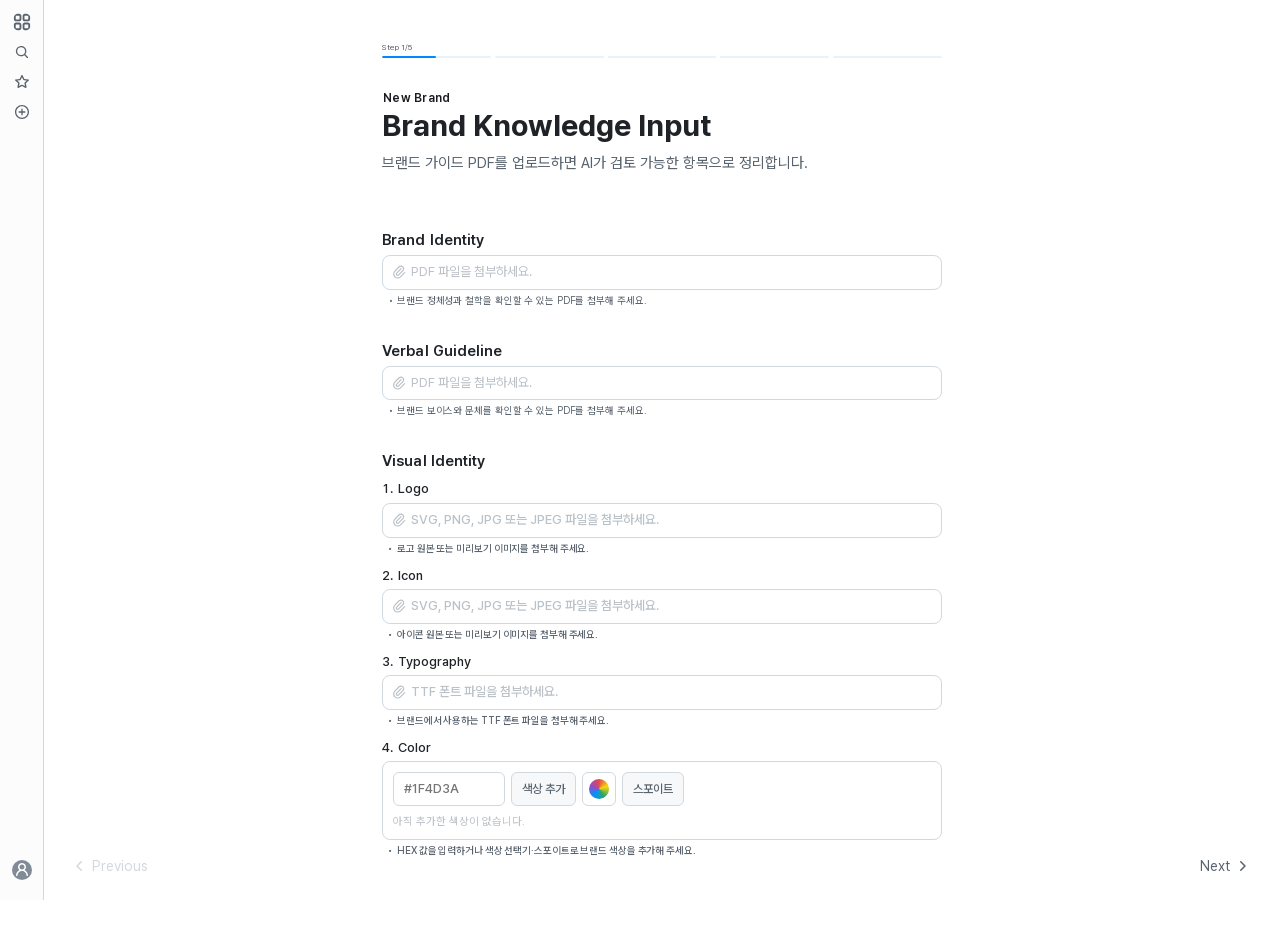
==== index.html @ 6e079145 "fix: 랜딩 편집기 초안 복원 연결" ====
<!doctype html>
<html lang="ko">
  <head>
    <meta charset="UTF-8" />
    <meta name="viewport" content="width=device-width, initial-scale=1.0" />
    <!-- Local API URL (disabled):
    <meta name="api-base-url" content="http://127.0.0.1:8000/api" />
    -->
    <script src="runtime-config.js?v=2"></script>
    <title>AI Landing Page Generator</title>
    <link rel="stylesheet" href="styles.css" />
    <link rel="stylesheet" href="landing-editor.css" />
    <script src="brand-api.js?v=4" defer></script>
    <script src="campaign-api.js?v=2" defer></script>
    <script src="persona-api.js?v=2" defer></script>
    <script src="landing-api.js?v=2" defer></script>
    <script src="landing-editor.js?v=2" defer></script>
    <script src="script.js?v=9" defer></script>
  </head>
  <body>
    <div class="app-shell">
      <aside class="sidebar" aria-label="주요 메뉴">
        <nav class="sidebar__nav" aria-label="도구">
          <button class="sidebar__item sidebar__item--round" type="button" aria-label="앱">
            <img src="assets/apps.svg" alt="" />
          </button>
          <button class="sidebar__item" type="button" aria-label="검색">
            <img class="sidebar__icon--small" src="assets/search.svg" alt="" />
          </button>
          <button class="sidebar__item" type="button" aria-label="즐겨찾기">
            <img class="sidebar__icon--small" src="assets/star.svg" alt="" />
          </button>
          <button class="sidebar__item sidebar__item--round" type="button" aria-label="새로 만들기">
            <img class="sidebar__icon--small" src="assets/plus-circle.svg" alt="" />
          </button>
        </nav>
        <div class="sidebar__profile" aria-label="프로필">
          <img src="assets/profile.svg" alt="" />
        </div>
      </aside>

      <main class="page">
        <div id="app"></div>
        <nav class="page-navigation" id="pageNavigation" aria-label="페이지 이동">
          <button class="page-direction page-direction--previous" id="previousButton" type="button">
            <img src="assets/chevron-left.svg" alt="" />
            <span>Previous</span>
          </button>
          <button class="page-direction page-direction--next" id="nextButton" type="button">
            <span>Next</span>
            <img src="assets/chevron-right.svg" alt="" />
          </button>
        </nav>
      </main>
    </div>
  </body>
</html>
---- styles.css ----
@font-face {
  font-family: "Pretendard";
  src: url("assets/PretendardVariable.woff2") format("woff2-variations");
  font-style: normal;
  font-weight: 100 900;
  font-display: swap;
}

:root {
  --content-width: 560px;
  --sidebar-width: 44px;
  --text: #1f2328;
  --text-secondary: #59636e;
  --neutral-3: #818b98;
  --placeholder: #bac1c7;
  --border: #d1d9e0;
  --surface: #f6f8fa;
  --sidebar: #fcfcfc;
  --blue: #0088ff;
  --blue-rest: #e9f2fa;
  --red: #d1242f;
  --green: #00a661;
}

* {
  box-sizing: border-box;
}

html,
body {
  margin: 0;
  min-width: 1024px;
  min-height: 100%;
  background: #fff;
  color: var(--text);
  font-family: "Pretendard", sans-serif;
}

button,
input,
textarea {
  font: inherit;
}

button {
  padding: 0;
  border: 0;
  background: transparent;
  color: inherit;
  cursor: pointer;
}

.app-shell,
.page {
  min-height: max(810px, 100vh);
}

.sidebar {
  position: fixed;
  inset: 0 auto 0 0;
  z-index: 20;
  display: flex;
  width: var(--sidebar-width);
  min-height: 810px;
  flex-direction: column;
  align-items: center;
  justify-content: space-between;
  padding: 12px 0 20px;
  overflow: hidden;
  border-right: 1px solid var(--border);
  background: var(--sidebar);
}

.sidebar__nav {
  display: flex;
  flex-direction: column;
  gap: 10px;
}

.sidebar__item,
.sidebar__profile {
  display: grid;
  width: 20px;
  height: 20px;
  place-items: center;
  overflow: hidden;
}

.sidebar__item--round {
  border-radius: 999px;
}

.sidebar__item > img,
.sidebar__profile > img {
  display: block;
  width: 100%;
  height: 100%;
}

.sidebar__item > .sidebar__icon--small {
  width: 14px;
  height: 14px;
}

.page {
  position: relative;
  width: calc(100% - var(--sidebar-width));
  margin-left: var(--sidebar-width);
}

.screen-content {
  width: var(--content-width);
  margin: 0 auto;
  padding: 42px 0 94px;
}

.page-header {
  display: flex;
  flex-direction: column;
  gap: 32px;
}

.progress {
  display: flex;
  width: 100%;
  flex-direction: column;
  gap: 4px;
}

.progress__label {
  color: var(--text-secondary);
  font-size: 8px;
  font-weight: 400;
  line-height: 1.3;
  letter-spacing: -0.08px;
}

.progress__track {
  display: flex;
  width: 100%;
  height: 2px;
  gap: 4px;
}

.progress__segment {
  position: relative;
  flex: 1 1 0;
  height: 2px;
  overflow: hidden;
  border-radius: 9999px;
  background: var(--blue-rest);
}

.progress__value {
  position: absolute;
  inset: 0 auto 0 0;
  border-radius: inherit;
  background: var(--blue);
}

.heading-block {
  display: flex;
  flex-direction: column;
  gap: 8px;
}

.heading-block__titles {
  display: flex;
  flex-direction: column;
}

.brand-name,
.heading-block h1,
.heading-block__description,
.file-section h2,
.review-section h2 {
  margin: 0;
}

.brand-name {
  position: relative;
  z-index: 1;
  margin-bottom: -3px;
  padding: 0 1px;
  color: #1d1b20;
  font-size: 12px;
  font-weight: 600;
  line-height: 1.4;
  letter-spacing: 0.25px;
}

.heading-block h1 {
  font-size: 30px;
  font-weight: 700;
  line-height: 1.4;
}

.heading-block__description {
  color: var(--text-secondary);
  font-size: 15px;
  line-height: 1.3;
}

.input-form,
.review-area {
  display: flex;
  margin-top: 56px;
  flex-direction: column;
  gap: 34px;
}

.input-form--uploaded {
  gap: 28px;
}

.campaign-form {
  gap: 36px;
}

.screen-content--persona-input {
  width: 500px;
  padding: 80px 0 160px;
}

.screen-content--persona-input .progress__label {
  color: #2e3338;
  font-size: 10px;
  letter-spacing: -0.1px;
}

.screen-content--persona-input .heading-block h1 {
  font-size: 28px;
}

.screen-content--persona-input .heading-block__description {
  color: #2e3338;
  font-size: 14px;
}

.persona-form {
  display: flex;
  margin-top: 80px;
  flex-direction: column;
  align-items: stretch;
  gap: 48px;
}

.persona-input-area {
  display: flex;
  flex-direction: column;
  gap: 12px;
}

.persona-input-area__header {
  display: flex;
  min-height: 22px;
  align-items: center;
  justify-content: space-between;
}

.persona-input-area__header h2 {
  margin: 0;
  font-size: 16px;
  font-weight: 600;
  line-height: 1.4;
}

.persona-remove-button {
  display: grid;
  width: 18px;
  height: 18px;
  place-items: center;
  border-radius: 4.5px;
}

.persona-remove-button img {
  display: block;
  width: 12px;
  height: 12px;
}

.persona-textarea-wrap {
  position: relative;
}

.persona-input-textarea {
  display: block;
  width: 100%;
  min-height: 136px;
  padding: 8px;
  resize: vertical;
  border: 1px solid var(--border);
  border-radius: 8px;
  outline: none;
  background: #fff;
  color: var(--text);
  font-size: 12px;
  line-height: 1.3;
}

.persona-input-textarea::placeholder {
  color: var(--placeholder);
}

.persona-input-textarea:focus {
  border-color: var(--text);
}

.persona-input-caption {
  margin: -8px 0 0;
  color: #2e3338;
  font-size: 10px;
  line-height: 1.3;
  letter-spacing: -0.1px;
}

.persona-input-caption::before {
  content: "•";
  margin-right: 6px;
}

.persona-add-row {
  display: flex;
  margin-top: -28px;
  align-items: center;
  justify-content: flex-end;
  gap: 8px;
}

.persona-add-row > span {
  color: var(--neutral-3);
  font-size: 10px;
  line-height: 1.3;
}

.persona-add-button,
.persona-add-button img {
  display: block;
  width: 20px;
  height: 20px;
}

.persona-add-button:disabled {
  opacity: 0.35;
  cursor: default;
}

.file-section {
  display: flex;
  flex-direction: column;
  gap: 4px;
  border-radius: 6px;
}

.file-section--visual {
  gap: 8px;
}

.file-section h2,
.review-section h2 {
  font-size: 15px;
  font-weight: 600;
  line-height: 1.4;
  letter-spacing: 0.1px;
}

.file-section__heading {
  display: flex;
  align-items: center;
  gap: 4px;
}

.question-icon {
  display: block;
  width: 16px;
  height: 16px;
}

.file-section__body {
  display: flex;
  flex-direction: column;
  align-items: flex-end;
  gap: 4px;
}

.file-input {
  display: flex;
  width: 100%;
  flex-direction: column;
  gap: 4px;
  cursor: pointer;
}

.file-input__control {
  display: flex;
  width: 100%;
  min-height: 34px;
  align-items: center;
  gap: 4px;
  padding: 8px;
  overflow: hidden;
  border: 1px solid var(--border);
  border-radius: 8px;
  background: #fff;
}

.file-input__control img {
  display: block;
  width: 16px;
  height: 16px;
  flex: 0 0 16px;
}

.file-input__placeholder {
  color: var(--placeholder);
  font-size: 13px;
  line-height: 1.3;
  white-space: nowrap;
}

.file-input input {
  position: absolute;
  width: 1px;
  height: 1px;
  margin: -1px;
  padding: 0;
  overflow: hidden;
  clip-path: inset(50%);
  border: 0;
  white-space: nowrap;
}

.file-input:focus-within .file-input__control {
  outline: 2px solid var(--blue);
  outline-offset: 1px;
}

.field-caption {
  position: relative;
  display: block;
  width: 100%;
  padding-left: 15px;
  color: var(--text-secondary);
  font-size: 10px;
  line-height: 1.3;
  letter-spacing: -0.1px;
}

.field-caption::before {
  content: "•";
  position: absolute;
  left: 6px;
}

.visual-fields {
  display: flex;
  margin: 0;
  padding: 0;
  flex-direction: column;
  gap: 12px;
  list-style-position: inside;
}

.input-form--uploaded .visual-fields {
  gap: 4px;
}

.visual-field {
  display: list-item;
  font-size: 13px;
  font-weight: 500;
  line-height: 1.4;
}

.visual-field__name {
  margin-left: 2px;
}

.visual-field .file-input,
.visual-field .completed-file-wrap,
.visual-field .brand-color-input,
.visual-field > .field-caption {
  margin-top: 4px;
}

.brand-color-input {
  display: flex;
  width: 100%;
  flex-direction: column;
  gap: 8px;
  padding: 10px;
  border: 1px solid var(--border);
  border-radius: 8px;
  background: #fff;
}

.brand-color-input__controls {
  display: flex;
  align-items: center;
  flex-wrap: wrap;
  gap: 6px;
}

.brand-color-input__hex {
  width: 112px;
  min-height: 34px;
  padding: 7px 10px;
  border: 1px solid var(--border);
  border-radius: 6px;
  color: var(--text);
  font: inherit;
  text-transform: uppercase;
}

.brand-color-input__hex:focus {
  border-color: var(--blue);
  outline: 2px solid rgba(42, 104, 255, 0.14);
}

.brand-color-input__add,
.brand-color-input__eyedropper {
  min-height: 34px;
  padding: 7px 10px;
  border: 1px solid var(--border);
  border-radius: 6px;
  background: var(--surface);
  color: var(--text-secondary);
  font-size: 12px;
  white-space: nowrap;
}

.brand-color-input__add:hover,
.brand-color-input__eyedropper:hover {
  border-color: var(--text-secondary);
  color: var(--text);
}

.brand-color-input__picker {
  position: relative;
  display: grid;
  width: 34px;
  height: 34px;
  flex: 0 0 34px;
  place-items: center;
  overflow: hidden;
  border: 1px solid var(--border);
  border-radius: 6px;
  cursor: pointer;
}

.brand-color-input__picker span {
  width: 20px;
  height: 20px;
  border-radius: 50%;
  background: conic-gradient(#e5484d, #f5d90a, #30a46c, #0091ff, #8e4ec6, #e5484d);
}

.brand-color-input__picker input {
  position: absolute;
  width: 1px;
  height: 1px;
  opacity: 0;
}

.brand-color-palette {
  display: grid;
  grid-template-columns: repeat(auto-fill, minmax(150px, 1fr));
  gap: 8px;
}

.brand-color-chip {
  display: flex;
  min-width: 0;
  align-items: center;
  gap: 8px;
  padding: 6px 8px;
  border: 1px solid var(--border);
  border-radius: 7px;
  background: var(--surface);
}

.brand-color-chip__swatch {
  width: 24px;
  height: 24px;
  flex: 0 0 24px;
  border: 1px solid rgba(0, 0, 0, 0.12);
  border-radius: 6px;
}

.brand-color-chip__value {
  flex: 1;
  overflow: hidden;
  color: var(--text);
  font-family: ui-monospace, SFMono-Regular, Menlo, monospace;
  font-size: 11px;
  text-overflow: ellipsis;
}

.brand-color-chip button {
  width: 20px;
  height: 20px;
  border-radius: 4px;
  color: var(--text-secondary);
  font-size: 16px;
  line-height: 1;
}

.color-empty {
  margin: 0;
  color: var(--placeholder);
  font-size: 11px;
  font-weight: 400;
}

.review-color-palette {
  display: flex;
  flex-wrap: wrap;
  gap: 8px;
  margin: 8px 0;
}

.review-color-swatch {
  display: flex;
  align-items: center;
  gap: 6px;
  padding: 5px 7px;
  border: 1px solid var(--border);
  border-radius: 6px;
  background: var(--surface);
}

.review-color-swatch span {
  width: 22px;
  height: 22px;
  border: 1px solid rgba(0, 0, 0, 0.12);
  border-radius: 5px;
}

.review-color-swatch small {
  color: var(--text-secondary);
  font-family: ui-monospace, SFMono-Regular, Menlo, monospace;
  font-size: 10px;
}

.visual-asset-preview {
  display: grid;
  grid-template-columns: repeat(auto-fit, minmax(160px, 1fr));
  gap: 10px;
  margin: 8px 0;
}

.visual-asset-preview__card {
  min-width: 0;
  margin: 0;
  overflow: hidden;
  border: 1px solid var(--border);
  border-radius: 8px;
  background: #fff;
}

.visual-asset-preview__canvas {
  display: grid;
  min-height: 120px;
  padding: 16px;
  place-items: center;
  background-color: #fff;
  background-image:
    linear-gradient(45deg, #f1f3f5 25%, transparent 25%),
    linear-gradient(-45deg, #f1f3f5 25%, transparent 25%),
    linear-gradient(45deg, transparent 75%, #f1f3f5 75%),
    linear-gradient(-45deg, transparent 75%, #f1f3f5 75%);
  background-position: 0 0, 0 8px, 8px -8px, -8px 0;
  background-size: 16px 16px;
}

.visual-asset-preview__canvas img {
  display: block;
  width: 100%;
  max-width: 280px;
  height: 96px;
  object-fit: contain;
}

.visual-asset-preview__card figcaption {
  padding: 7px 9px;
  overflow: hidden;
  border-top: 1px solid var(--border);
  color: var(--text-secondary);
  font-size: 10px;
  font-weight: 400;
  text-overflow: ellipsis;
  white-space: nowrap;
}

.completed-file-wrap {
  display: flex;
  width: 100%;
  flex-direction: column;
  gap: 4px;
}

.file-row {
  display: flex;
  width: 100%;
  min-height: 40px;
  align-items: center;
  gap: 4px;
  padding: 8px 12px 8px 8px;
  overflow: hidden;
  border: 1px solid transparent;
  border-radius: 8px;
  background: var(--surface);
}

.file-row--error {
  border-color: var(--red);
  background: #fff;
}

.file-row__icon {
  width: 24px;
  height: 24px;
  flex: 0 0 24px;
}

.file-row__body {
  display: flex;
  min-width: 0;
  flex: 1;
  flex-direction: column;
  justify-content: center;
  line-height: 1.2;
}

.file-row__body strong {
  overflow: hidden;
  font-size: 10px;
  font-weight: 500;
  letter-spacing: -0.1px;
  text-overflow: ellipsis;
  white-space: nowrap;
}

.file-row__body small {
  color: var(--text-secondary);
  font-size: 8px;
  letter-spacing: -0.08px;
}

.icon-button,
.file-row__action {
  width: 16px;
  height: 16px;
  flex: 0 0 16px;
}

.icon-button img,
.file-row__action {
  display: block;
  width: 16px;
  height: 16px;
}

.file-row__spinner,
.loading-row--loading img {
  animation: spin 0.9s linear infinite;
}

@keyframes spin {
  to { transform: rotate(360deg); }
}

.validation {
  display: flex;
  width: 100%;
  align-items: center;
  gap: 4px;
  padding: 0 4px;
  font-size: 10px;
  font-weight: 500;
  line-height: 1.2;
  letter-spacing: -0.1px;
}

.validation img {
  width: 10px;
  height: 10px;
}

.validation--blue { color: var(--blue); }
.validation--red { color: var(--red); }

.add-file-button {
  display: flex;
  align-items: center;
  gap: 2px;
  padding: 2px 4px;
  color: var(--placeholder);
  font-size: 10px;
  font-weight: 600;
  line-height: 1.2;
  letter-spacing: -0.1px;
}

.add-file-button img {
  width: 10px;
  height: 10px;
}

.loading-screen {
  display: grid;
  min-height: max(810px, 100vh);
  place-items: center;
}

.loading-card {
  display: flex;
  width: 300px;
  flex-direction: column;
  gap: 36px;
  transform: translateY(-26px);
}

.loading-card__header {
  display: flex;
  flex-direction: column;
  gap: 4px;
  text-align: center;
}

.loading-card__header h1,
.loading-card__header p {
  margin: 0;
}

.loading-card__header h1 {
  font-size: 18px;
  font-weight: 700;
  line-height: 1.4;
}

.loading-card__header p {
  color: var(--text-secondary);
  font-size: 12px;
  line-height: 1.3;
}

.loading-card__body {
  display: flex;
  flex-direction: column;
  gap: 24px;
}

.loading-list {
  display: flex;
  margin: 0;
  padding: 0;
  flex-direction: column;
  gap: 8px;
  list-style: none;
}

.loading-row {
  display: flex;
  align-items: center;
  gap: 8px;
  color: var(--text-secondary);
  font-size: 12px;
  line-height: 1.3;
}

.loading-row img {
  width: 16px;
  height: 16px;
  flex: 0 0 16px;
}

.loading-row--loading { color: var(--text); }
.loading-row--waiting { color: var(--border); }

.loading-progress {
  height: 2px;
  overflow: hidden;
  background: #e5e8eb;
}

.loading-progress span {
  display: block;
  width: 36%;
  height: 100%;
  background: var(--blue);
}

.persona-loading-progress {
  display: block;
  width: 250px;
  height: 2px;
}

body[data-screen="persona-loading"] .loading-card {
  padding: 44px 0 100px;
  transform: none;
}

body[data-screen="persona-loading"] .loading-card__body {
  width: 250px;
  margin: 0 auto;
}

body[data-screen="persona-loading"] .loading-row--done {
  color: #2e3338;
}

.screen-content--review {
  padding-bottom: 110px;
}

.review-area {
  gap: 48px;
}

.persona-tabs {
  display: flex;
  margin-top: 56px;
  gap: 4px;
  padding-bottom: 2px;
  overflow-x: auto;
  scrollbar-width: thin;
}

.persona-tab {
  min-width: max-content;
  padding: 8px 14px;
  border: 1px solid var(--border);
  border-radius: 999px;
  color: var(--text-secondary);
  background: #fff;
  font-size: 12px;
  font-weight: 600;
  line-height: 1.3;
}

.persona-tab--active {
  border-color: var(--blue);
  background: var(--blue-rest);
  color: var(--blue);
}

.persona-review-area {
  margin-top: 24px;
}

.persona-review-textarea {
  min-height: 96px;
  white-space: pre-wrap;
}

.screen-content--final-check {
  width: 500px;
  padding: 80px 0 160px;
}

.screen-content--final-check .progress__label {
  color: #2e3338;
  font-size: 10px;
  letter-spacing: -0.1px;
}

.screen-content--final-check .heading-block h1 {
  font-size: 28px;
}

.screen-content--final-check .heading-block__description {
  color: #2e3338;
  font-size: 14px;
}

.final-check-list {
  display: flex;
  margin-top: 80px;
  flex-direction: column;
  gap: 12px;
}

.final-check-section {
  padding: 20px;
  border: 1px solid var(--border);
  border-radius: 12px;
  background: #fff;
}

.final-check-section__header {
  display: flex;
  min-height: 25px;
  align-items: center;
  gap: 5px;
}

.final-check-section__toggle {
  display: flex;
  min-width: 0;
  flex: 1;
  align-items: center;
  gap: 5px;
  text-align: left;
}

.final-check-section__toggle img,
.final-check-section__edit,
.final-check-section__edit img {
  display: block;
  width: 20px;
  height: 20px;
}

.final-check-section__toggle img {
  transition: transform 160ms ease;
}

.final-check-section--open .final-check-section__toggle img {
  transform: rotate(90deg);
}

.final-check-section__toggle span {
  color: var(--text);
  font-size: 18px;
  font-weight: 700;
  line-height: 1.4;
}

.final-check-section__edit {
  flex: 0 0 20px;
}

.final-check-section__body {
  display: flex;
  margin-top: 12px;
  padding-top: 16px;
  flex-direction: column;
  gap: 18px;
  border-top: 1px solid #e5e8eb;
}

.final-check-row {
  display: flex;
  flex-direction: column;
  gap: 8px;
}

.final-check-row strong {
  color: var(--text);
  font-size: 12px;
  font-weight: 500;
  line-height: 1.4;
}

.final-check-row div {
  display: flex;
  flex-direction: column;
  gap: 4px;
}

.final-check-row p {
  margin: 0;
  color: #2e3338;
  font-size: 12px;
  line-height: 1.3;
  white-space: pre-wrap;
}

.final-check-row .final-check-row__empty {
  color: var(--placeholder);
}

body[data-screen="final-check"] .page-direction--previous {
  right: 150px;
  left: auto;
}

body[data-screen="final-check"] .page-direction--next {
  background: var(--blue);
  color: #fff;
  font-weight: 700;
}

.review-section {
  display: flex;
  flex-direction: column;
  gap: 24px;
}

.review-section__title {
  display: flex;
  flex-direction: column;
  gap: 4px;
}

.section-files,
.inline-chips {
  display: flex;
  width: 100%;
  flex-wrap: wrap;
  gap: 4px;
}

.file-chip {
  display: flex;
  align-items: center;
  gap: 8px;
  padding: 4px;
  border-radius: 4px;
  background: var(--surface);
  color: var(--placeholder);
  font-size: 10px;
  line-height: 1.3;
  letter-spacing: -0.1px;
}

.file-chip > span {
  display: flex;
  align-items: center;
  gap: 2px;
}

.file-chip > span img {
  width: 12px;
  height: 12px;
}

.file-chip button,
.file-chip button img {
  display: block;
  width: 10px;
  height: 10px;
}

.review-section__items {
  display: flex;
  flex-direction: column;
  gap: 12px;
}

.review-item {
  display: flex;
  flex-direction: column;
  gap: 4px;
}

.review-item__header {
  display: flex;
  min-height: 18px;
  align-items: flex-start;
  justify-content: space-between;
  font-size: 12px;
  font-weight: 500;
  line-height: 1.4;
}

.review-item__actions {
  display: flex;
  align-items: center;
  gap: 8px;
}

.refresh-button {
  display: flex;
  align-items: center;
  gap: 2px;
  padding: 2px 4px;
  color: var(--placeholder);
  font-size: 10px;
  font-weight: 600;
  line-height: 1.2;
  letter-spacing: -0.1px;
}

.refresh-button img {
  width: 10px;
  height: 10px;
}

.remove-item-button {
  display: grid;
  width: 18px;
  height: 18px;
  place-items: center;
}

.remove-item-button img {
  width: 12px;
  height: 12px;
}

.textarea-wrap {
  position: relative;
}

.review-textarea {
  display: block;
  width: 100%;
  min-height: 78px;
  padding: 8px;
  resize: vertical;
  border: 1px solid var(--border);
  border-radius: 8px;
  outline: none;
  background: #fff;
  color: var(--text-secondary);
  font-size: 12px;
  line-height: 1.3;
}

.review-textarea--focused,
.review-textarea:focus {
  border-color: var(--text);
  color: var(--text);
}

.textarea-grip {
  position: absolute;
  right: 8px;
  bottom: 8px;
  width: 5px;
  height: 5px;
  pointer-events: none;
}

.numbered-color {
  display: flex;
  flex-direction: column;
  gap: 4px;
  font-size: 12px;
  font-weight: 500;
  line-height: 1.4;
}

.page-navigation[hidden] {
  display: none;
}

.visually-hidden {
  position: absolute;
  width: 1px;
  height: 1px;
  padding: 0;
  overflow: hidden;
  clip: rect(0, 0, 0, 0);
  white-space: nowrap;
  border: 0;
}

.api-feedback {
  margin: 16px 0 0;
  padding: 12px 16px;
  border: 1px solid;
  border-radius: 8px;
  font-size: 13px;
  line-height: 1.5;
}

.api-feedback--error {
  border-color: #e8a3a3;
  background: #fff4f4;
  color: #a32929;
}

.api-feedback--success {
  border-color: #9acdab;
  background: #f1fbf4;
  color: #246b3b;
}

.page-direction {
  position: fixed;
  z-index: 10;
  bottom: 20px;
  display: flex;
  align-items: center;
  gap: 4px;
  padding: 5px 10px;
  border-radius: 6px;
  color: var(--text-secondary);
  background: rgba(255, 255, 255, 0.94);
  font-size: 14px;
  line-height: 1.3;
}

.page-direction--previous {
  left: 62px;
  color: var(--border);
}
.page-direction--next { right: 20px; }

.page-direction img {
  width: 16px;
  height: 16px;
}

.page-direction:disabled {
  color: var(--border);
  cursor: default;
}

@media (max-height: 809px) {
  .sidebar {
    position: absolute;
    height: 810px;
  }

  .page-direction {
    position: absolute;
  }
}
---- landing-editor.css ----
body[data-screen="landing-editor"] {
  overflow: hidden;
  background: #f4f5f7;
}

body[data-screen="landing-editor"] .page {
  height: 100vh;
  min-height: 720px;
}

.landing-editor {
  display: grid;
  height: 100vh;
  min-height: 720px;
  grid-template-rows: 56px 48px minmax(0, 1fr);
  background: #fff;
}

.landing-editor__topbar {
  display: grid;
  grid-template-columns: minmax(260px, 1fr) auto minmax(260px, 1fr);
  align-items: center;
  gap: 20px;
  padding: 0 20px;
  border-bottom: 1px solid #d1d9e0;
}

.landing-editor__title {
  display: flex;
  min-width: 0;
  align-items: baseline;
  gap: 10px;
}

.landing-editor__title strong {
  font-size: 15px;
}

.landing-editor__title span {
  overflow: hidden;
  color: #818b98;
  font-size: 11px;
  text-overflow: ellipsis;
  white-space: nowrap;
}

.landing-editor__history,
.landing-editor__actions {
  display: flex;
  align-items: center;
  gap: 8px;
}

.landing-editor__history button {
  display: grid;
  width: 30px;
  height: 30px;
  place-items: center;
  border: 1px solid #d1d9e0;
  border-radius: 7px;
  font-size: 17px;
}

.landing-editor__history button:disabled {
  opacity: 0.35;
  cursor: default;
}

.landing-editor__actions {
  justify-content: flex-end;
}

.landing-editor__actions .landing-button:disabled {
  opacity: 0.6;
  cursor: wait;
}

.landing-save-status {
  max-width: 220px;
  overflow: hidden;
  font-size: 10px;
  text-overflow: ellipsis;
  white-space: nowrap;
}

.landing-save-status--error {
  color: #d1242f;
}

.landing-save-status--success {
  color: #00a661;
}

.landing-button {
  min-height: 34px;
  padding: 7px 14px;
  border: 1px solid #d1d9e0;
  border-radius: 8px;
  font-size: 12px;
  font-weight: 600;
}

.landing-button--secondary {
  background: #fff;
}

.landing-button--primary {
  border-color: #0088ff;
  background: #0088ff;
  color: #fff;
}

.landing-editor__tabs {
  display: flex;
  align-items: flex-end;
  gap: 4px;
  padding: 0 20px;
  overflow-x: auto;
  border-bottom: 1px solid #d1d9e0;
  background: #fff;
}

.landing-persona-tab {
  min-width: max-content;
  height: 40px;
  padding: 0 16px;
  border-bottom: 2px solid transparent;
  color: #818b98;
  font-size: 12px;
  font-weight: 600;
}

.landing-persona-tab--active {
  border-bottom-color: #0088ff;
  color: #1f2328;
}

.landing-editor__workspace {
  display: grid;
  min-height: 0;
  grid-template-columns: 220px minmax(560px, 1fr) 260px;
}

.landing-panel {
  min-width: 0;
  overflow-y: auto;
  background: #fff;
}

.landing-panel--library {
  border-right: 1px solid #d1d9e0;
}

.landing-panel--inspector {
  border-left: 1px solid #d1d9e0;
}

.landing-panel__title,
.landing-inspector__header {
  display: flex;
  min-height: 48px;
  align-items: center;
  justify-content: space-between;
  padding: 0 16px;
  border-bottom: 1px solid #e5e8eb;
}

.landing-panel__title strong,
.landing-inspector__header span {
  font-size: 13px;
  font-weight: 700;
}

.landing-panel__title span {
  display: grid;
  min-width: 22px;
  height: 22px;
  padding: 0 6px;
  place-items: center;
  border-radius: 999px;
  background: #f1f3f5;
  color: #59636e;
  font-size: 10px;
}

.landing-library {
  display: grid;
  gap: 12px;
  padding: 14px;
}

.landing-library-item {
  display: flex;
  min-width: 0;
  flex-direction: column;
  gap: 7px;
  text-align: left;
}

.landing-library-item__preview {
  display: grid;
  width: 100%;
  aspect-ratio: 16 / 9;
  place-items: center;
  border: 1px solid #d1d9e0;
  border-radius: 7px;
  background: #f6f8fa;
  color: #818b98;
  font-size: 10px;
}

.landing-library-item strong {
  overflow: hidden;
  font-size: 11px;
  font-weight: 600;
  text-overflow: ellipsis;
  white-space: nowrap;
}

.landing-canvas-wrap {
  min-width: 0;
  overflow: auto;
  padding: 28px 42px 80px;
  background: #eef0f3;
}

.landing-canvas {
  width: min(100%, 1080px);
  min-height: calc(100vh - 180px);
  margin: 0 auto;
  box-shadow: 0 3px 18px rgba(31, 35, 40, 0.12);
  background: #fff;
}

.landing-component {
  position: relative;
  min-height: 48px;
  outline: 2px solid transparent;
  outline-offset: -2px;
}

.landing-drop-zone {
  position: relative;
  z-index: 4;
  height: 0;
  transition: height 120ms ease;
}

.landing-drop-zone span {
  position: absolute;
  inset: 50% 12px auto;
  display: none;
  height: 28px;
  align-items: center;
  justify-content: center;
  transform: translateY(-50%);
  border: 1px dashed #0088ff;
  border-radius: 6px;
  background: #e9f2fa;
  color: #0088ff;
  font-size: 10px;
  font-weight: 600;
}

.landing-drop-zone--active {
  height: 38px;
}

.landing-drop-zone--active span {
  display: flex;
}

.landing-canvas > .landing-drop-zone:first-child:last-child {
  height: 120px;
}

.landing-canvas > .landing-drop-zone:first-child:last-child span {
  display: flex;
  border-color: #bac1c7;
  background: #f6f8fa;
  color: #818b98;
}

.landing-component:hover,
.landing-component--selected {
  z-index: 2;
  outline-color: #0088ff;
}

.landing-component__frame {
  display: block;
  width: 100%;
  min-height: 240px;
  border: 0;
  background: #fff;
}

.landing-component__label,
.landing-component__toolbar {
  position: absolute;
  z-index: 5;
  display: none;
  top: 0;
  background: #0088ff;
  color: #fff;
}

.landing-component:hover .landing-component__label,
.landing-component:hover .landing-component__toolbar,
.landing-component--selected .landing-component__label,
.landing-component--selected .landing-component__toolbar {
  display: flex;
}

.landing-component__label {
  left: 0;
  min-height: 26px;
  align-items: center;
  padding: 0 9px;
  transform: translateY(-100%);
  border-radius: 5px 5px 0 0;
  font-size: 10px;
  font-weight: 600;
}

.landing-component__toolbar {
  right: 0;
  min-height: 30px;
  align-items: center;
  transform: translateY(-100%);
  border-radius: 6px 6px 0 0;
  box-shadow: 0 2px 8px rgba(0, 0, 0, 0.14);
}

.landing-component__toolbar button {
  min-width: 30px;
  height: 30px;
  padding: 0 7px;
  color: #fff;
  font-size: 10px;
}

.landing-component__toolbar button:hover {
  background: rgba(0, 0, 0, 0.12);
}

.landing-component__toolbar button:disabled {
  opacity: 0.45;
  cursor: default;
}

.landing-component--hidden {
  min-height: 72px;
  border: 1px dashed #bac1c7;
  background: #f6f8fa;
}

.landing-component__hidden-message,
.landing-canvas__empty,
.landing-panel__empty {
  margin: 0;
  padding: 24px;
  color: #818b98;
  font-size: 12px;
  text-align: center;
}

.landing-inspector__header button {
  width: 24px;
  height: 24px;
  color: #59636e;
  font-size: 20px;
}

.landing-inspector__body,
.landing-inspector__empty {
  display: flex;
  padding: 18px 16px;
  flex-direction: column;
  gap: 12px;
}

.landing-inspector__body label {
  display: flex;
  flex-direction: column;
  gap: 7px;
  font-size: 11px;
  font-weight: 600;
}

.landing-inspector__body textarea {
  min-height: 112px;
  padding: 9px;
  resize: vertical;
  border: 1px solid #d1d9e0;
  border-radius: 7px;
  color: #1f2328;
  font-size: 12px;
  line-height: 1.5;
}

.landing-inspector__body .landing-button {
  width: 100%;
}

.landing-inspector__body .landing-button:disabled {
  opacity: 0.55;
  cursor: wait;
}

.landing-inspector__divider {
  height: 1px;
  margin: 4px 0;
  background: #e5e8eb;
}

.landing-copy-candidates {
  display: flex;
  flex-direction: column;
  gap: 8px;
}

.landing-copy-candidate {
  display: flex;
  width: 100%;
  padding: 10px;
  flex-direction: column;
  gap: 5px;
  border: 1px solid #d1d9e0;
  border-radius: 8px;
  background: #fff;
  text-align: left;
}

.landing-copy-candidate:hover {
  border-color: #0088ff;
  background: #f7fbff;
}

.landing-copy-candidate span {
  color: #0088ff;
  font-size: 9px;
  font-weight: 700;
}

.landing-copy-candidate strong {
  font-size: 11px;
  font-weight: 500;
  line-height: 1.45;
}

.landing-inspector__error {
  color: #d1242f !important;
}

.landing-current-image {
  overflow: hidden;
  border: 1px solid #d1d9e0;
  border-radius: 8px;
  background: #f6f8fa;
}

.landing-current-image img {
  display: block;
  width: 100%;
  height: 136px;
  object-fit: contain;
}

.landing-inspector__section-title {
  display: flex;
  align-items: center;
  justify-content: space-between;
}

.landing-inspector__section-title strong {
  font-size: 11px;
}

.landing-inspector__section-title span {
  color: #818b98;
  font-size: 9px;
}

.landing-asset-grid {
  display: grid;
  grid-template-columns: repeat(2, minmax(0, 1fr));
  gap: 7px;
}

.landing-asset-item {
  min-width: 0;
  overflow: hidden;
  border: 1px solid #d1d9e0;
  border-radius: 7px;
  background: #fff;
}

.landing-asset-item:hover {
  border-color: #0088ff;
}

.landing-asset-item img {
  display: block;
  width: 100%;
  height: 64px;
  object-fit: cover;
  background: #f6f8fa;
}

.landing-asset-item span {
  display: block;
  padding: 5px;
  overflow: hidden;
  color: #59636e;
  font-size: 8px;
  text-overflow: ellipsis;
  white-space: nowrap;
}

.landing-upload-button {
  display: grid !important;
  min-height: 34px;
  place-items: center;
  border: 1px dashed #0088ff;
  border-radius: 8px;
  color: #0088ff;
  cursor: pointer;
  font-size: 11px !important;
}

.landing-upload-button input {
  position: absolute;
  width: 1px;
  height: 1px;
  overflow: hidden;
  clip-path: inset(50%);
}

.landing-inspector__body p,
.landing-inspector__empty p {
  margin: 0;
  color: #818b98;
  font-size: 11px;
  line-height: 1.5;
}

.landing-inspector__empty strong {
  font-size: 13px;
}

.landing-editor-state {
  display: grid;
  min-height: max(720px, 100vh);
  padding: 40px;
  place-content: center;
  justify-items: center;
  text-align: center;
}

.landing-editor-state img {
  width: 28px;
  height: 28px;
  animation: spin 0.9s linear infinite;
}

.landing-editor-state h1 {
  margin: 16px 0 6px;
  font-size: 20px;
}

.landing-editor-state p {
  max-width: 420px;
  margin: 0 0 20px;
  color: #59636e;
  font-size: 13px;
}

.landing-preview {
  position: fixed;
  inset: 0 0 0 44px;
  z-index: 100;
  display: grid;
  grid-template-rows: 52px minmax(0, 1fr);
  background: #eef0f3;
}

.landing-preview__bar {
  display: flex;
  align-items: center;
  justify-content: space-between;
  padding: 0 20px;
  border-bottom: 1px solid #d1d9e0;
  background: #fff;
}

.landing-preview__bar > div {
  display: flex;
  align-items: baseline;
  gap: 8px;
}

.landing-preview__bar strong {
  font-size: 13px;
}

.landing-preview__bar span {
  color: #818b98;
  font-size: 10px;
}

.landing-preview__bar button {
  min-height: 32px;
  padding: 6px 12px;
  border: 1px solid #d1d9e0;
  border-radius: 7px;
  background: #fff;
  font-size: 11px;
  font-weight: 600;
}

.landing-preview iframe {
  width: min(100%, 1440px);
  height: 100%;
  margin: 0 auto;
  border: 0;
  background: #fff;
  box-shadow: 0 0 18px rgba(31, 35, 40, 0.12);
}

@media (max-width: 1260px) {
  .landing-editor__workspace {
    grid-template-columns: 190px minmax(500px, 1fr) 230px;
  }

  .landing-canvas-wrap {
    padding-right: 24px;
    padding-left: 24px;
  }
}
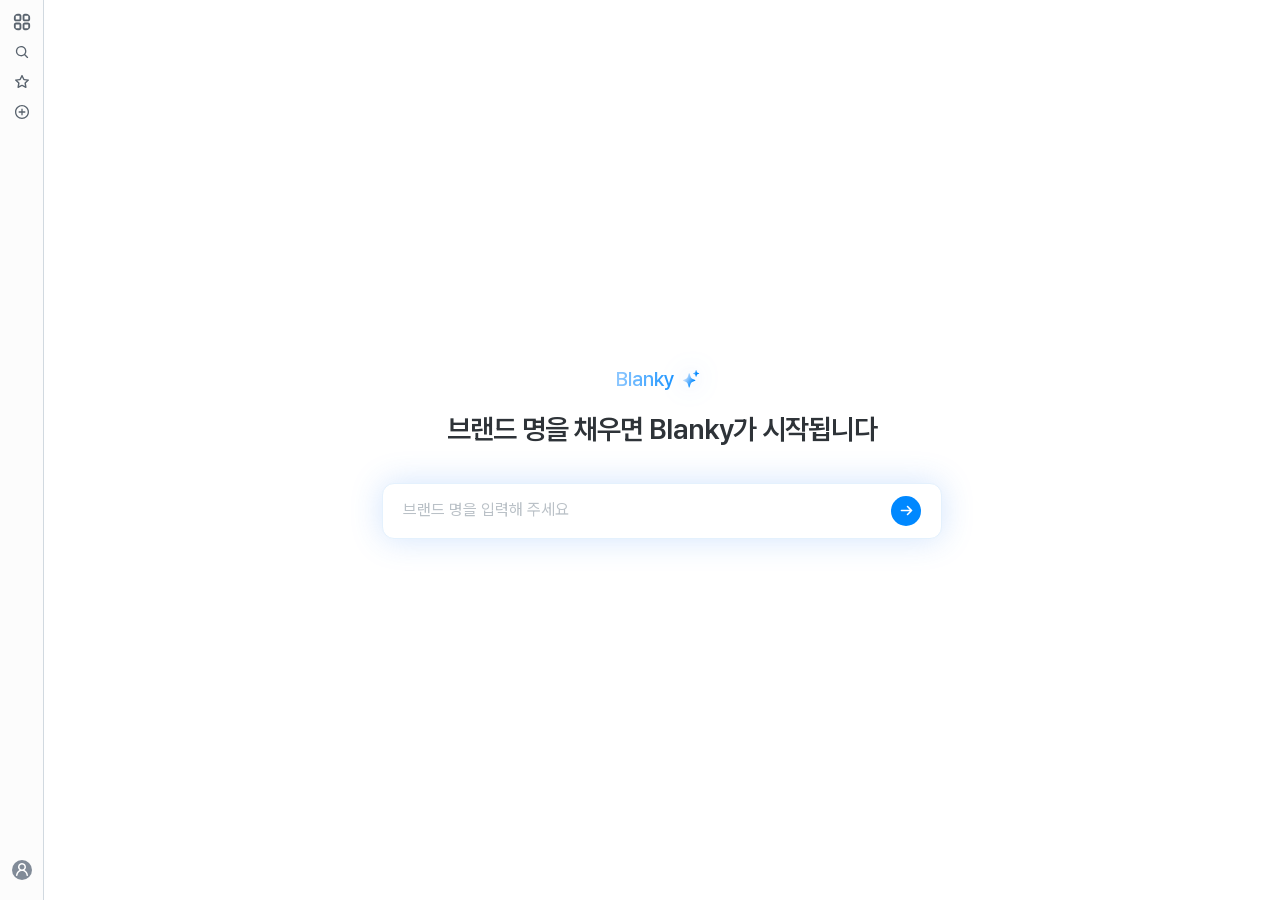
==== commit 8349c9db: "fix: wording" ====
--- a/index.html
+++ b/index.html
@@ -44,10 +44,10 @@
         <nav class="page-navigation" id="pageNavigation" aria-label="페이지 이동">
           <button class="page-direction page-direction--previous" id="previousButton" type="button">
             <img src="assets/chevron-left.svg" alt="" />
-            <span>Previous</span>
+            <span>이전</span>
           </button>
           <button class="page-direction page-direction--next" id="nextButton" type="button">
-            <span>Next</span>
+            <span>다음</span>
             <img src="assets/chevron-right.svg" alt="" />
           </button>
         </nav>
--- a/styles.css
+++ b/styles.css
@@ -114,6 +114,155 @@
   padding: 42px 0 94px;
 }
 
+.screen-content--brand-start {
+  display: flex;
+  min-height: max(810px, 100vh);
+  width: 100%;
+  align-items: center;
+  justify-content: center;
+  padding: 0;
+}
+
+.brand-start-content {
+  display: flex;
+  width: min(635px, calc(100% - 80px));
+  flex-direction: column;
+  align-items: center;
+  gap: 56px;
+}
+
+.brand-start-heading {
+  display: flex;
+  width: 100%;
+  flex-direction: column;
+  align-items: center;
+  gap: 29px;
+}
+
+.brand-start-logo {
+  display: flex;
+  align-items: center;
+  background: linear-gradient(90deg, #8fc8ff 0%, #0088ff 78%);
+  background-clip: text;
+  color: transparent;
+  font-size: 21px;
+  font-weight: 500;
+  letter-spacing: 0;
+  line-height: 1.2;
+  -webkit-background-clip: text;
+  -webkit-text-fill-color: transparent;
+}
+
+.brand-start-logo img {
+  display: block;
+  width: 34px;
+  height: 34px;
+  margin-left: 0;
+  background: transparent;
+  box-shadow: none;
+  filter: drop-shadow(0 0 12px rgba(49, 130, 246, 0.35));
+}
+
+.brand-start-heading h1 {
+  margin: 0;
+  color: #2e3338;
+  font-size: clamp(27px, 1.925vw, 36px);
+  font-weight: 600;
+  line-height: 1.25;
+  text-align: center;
+  letter-spacing: -0.035em;
+}
+
+.brand-start-form {
+  display: flex;
+  width: 100%;
+  min-height: 59px;
+  align-items: center;
+  justify-content: space-between;
+  padding: 12px 24px;
+  border: 1px solid #e4f1fd;
+  border-radius: 12px;
+  background: #fff;
+  box-shadow: 0 0 32px rgba(49, 130, 246, 0.22);
+}
+
+.brand-start-form input {
+  min-width: 0;
+  flex: 1;
+  padding: 0;
+  border: 0;
+  outline: 0;
+  color: var(--text);
+  background: transparent;
+  font-size: 18px;
+  line-height: 1.3;
+}
+
+.brand-start-form input::placeholder {
+  color: var(--placeholder);
+}
+
+.brand-start-form button {
+  display: grid;
+  width: 29px;
+  height: 29px;
+  flex: 0 0 29px;
+  place-items: center;
+  border-radius: 50%;
+  background: var(--blue);
+}
+
+.brand-start-form button img {
+  display: block;
+  width: 16px;
+  height: 16px;
+}
+
+@media (max-width: 1400px) {
+  .brand-start-content {
+    width: min(560px, calc(100% - 60px));
+    gap: 36px;
+  }
+
+  .brand-start-heading {
+    gap: 16px;
+  }
+
+  .brand-start-logo {
+    font-size: 20px;
+  }
+
+  .brand-start-logo img {
+    width: 34px;
+    height: 34px;
+  }
+
+  .brand-start-heading h1 {
+    font-size: 28px;
+  }
+
+  .brand-start-form {
+    min-height: 54px;
+    padding: 12px 20px;
+    border-radius: 12px;
+  }
+
+  .brand-start-form input {
+    font-size: 16px;
+  }
+
+  .brand-start-form button {
+    width: 30px;
+    height: 30px;
+    flex-basis: 30px;
+  }
+
+  .brand-start-form button img {
+    width: 17px;
+    height: 17px;
+  }
+}
+
 .page-header {
   display: flex;
   flex-direction: column;
@@ -175,6 +324,12 @@
 .file-section h2,
 .review-section h2 {
   margin: 0;
+}
+
+.field-optional {
+  color: var(--text-secondary);
+  font-size: 10px;
+  font-weight: 400;
 }
 
 .brand-name {
@@ -214,7 +369,35 @@
 }
 
 .campaign-form {
-  gap: 36px;
+  gap: 48px;
+}
+
+.screen-content--campaign-input {
+  width: 500px;
+  padding: 80px 0 160px;
+}
+
+.screen-content--campaign-input .progress__label {
+  color: #2e3338;
+  font-size: 10px;
+  letter-spacing: -0.1px;
+}
+
+.screen-content--campaign-input .heading-block h1 {
+  font-size: 28px;
+}
+
+.screen-content--campaign-input .heading-block__description {
+  color: #2e3338;
+  font-size: 14px;
+}
+
+.screen-content--campaign-input .input-form {
+  margin-top: 80px;
+}
+
+.screen-content--campaign-input .file-section {
+  gap: 12px;
 }
 
 .screen-content--persona-input {
@@ -381,6 +564,31 @@
   flex-direction: column;
   align-items: flex-end;
   gap: 4px;
+}
+
+.reference-url-field {
+  display: flex;
+  width: 100%;
+  flex-direction: column;
+  gap: 5px;
+  color: var(--text-secondary);
+  font-size: 11px;
+}
+
+.reference-url-field input {
+  width: 100%;
+  min-height: 34px;
+  padding: 8px 10px;
+  border: 1px solid var(--border);
+  border-radius: 8px;
+  background: #fff;
+  color: var(--text-primary);
+  font: inherit;
+}
+
+.reference-url-field input:focus {
+  border-color: var(--blue);
+  outline: 2px solid color-mix(in srgb, var(--blue), transparent 80%);
 }
 
 .file-input {
@@ -563,46 +771,44 @@
 }
 
 .brand-color-palette {
+  display: flex;
+  flex-wrap: wrap;
+  gap: 8px;
+}
+
+.brand-color-chip {
+  position: relative;
+  width: 34px;
+  height: 34px;
+}
+
+.brand-color-chip__swatch {
+  display: block;
+  width: 100%;
+  height: 100%;
+  border: 1px solid rgba(0, 0, 0, 0.12);
+  border-radius: 50%;
+}
+
+.brand-color-chip button {
+  position: absolute;
+  inset: 0;
   display: grid;
-  grid-template-columns: repeat(auto-fill, minmax(150px, 1fr));
-  gap: 8px;
-}
-
-.brand-color-chip {
-  display: flex;
-  min-width: 0;
-  align-items: center;
-  gap: 8px;
-  padding: 6px 8px;
-  border: 1px solid var(--border);
-  border-radius: 7px;
-  background: var(--surface);
-}
-
-.brand-color-chip__swatch {
-  width: 24px;
-  height: 24px;
-  flex: 0 0 24px;
-  border: 1px solid rgba(0, 0, 0, 0.12);
-  border-radius: 6px;
-}
-
-.brand-color-chip__value {
-  flex: 1;
-  overflow: hidden;
-  color: var(--text);
-  font-family: ui-monospace, SFMono-Regular, Menlo, monospace;
-  font-size: 11px;
-  text-overflow: ellipsis;
-}
-
-.brand-color-chip button {
-  width: 20px;
-  height: 20px;
-  border-radius: 4px;
-  color: var(--text-secondary);
+  place-items: center;
+  padding: 0;
+  border: 0;
+  border-radius: 50%;
+  background: rgba(0, 0, 0, 0.45);
+  color: #fff;
   font-size: 16px;
+  opacity: 0;
   line-height: 1;
+  transition: opacity 120ms ease;
+}
+
+.brand-color-chip:hover button,
+.brand-color-chip button:focus-visible {
+  opacity: 1;
 }
 
 .color-empty {
@@ -912,11 +1118,36 @@
 }
 
 .screen-content--review {
-  padding-bottom: 110px;
+  width: 500px;
+  padding: 80px 0 160px;
+}
+
+.screen-content--review .progress__label {
+  color: #2e3338;
+  font-size: 10px;
+  letter-spacing: -0.1px;
+}
+
+.screen-content--review .heading-block h1 {
+  font-size: 28px;
+}
+
+.screen-content--review .heading-block__description {
+  color: #2e3338;
+  font-size: 14px;
 }
 
 .review-area {
-  gap: 48px;
+  margin-top: 80px;
+  gap: 64px;
+}
+
+.screen-content--review .review-section {
+  gap: 12px;
+}
+
+.screen-content--review .review-section h2 {
+  font-size: 16px;
 }
 
 .persona-tabs {
@@ -1041,6 +1272,52 @@
   border-top: 1px solid #e5e8eb;
 }
 
+.final-check-section__body--persona {
+  gap: 10px;
+}
+
+.final-persona {
+  overflow: hidden;
+  border: 1px solid #e5e8eb;
+  border-radius: 8px;
+  background: #fff;
+}
+
+.final-persona__toggle {
+  display: flex;
+  width: 100%;
+  min-height: 42px;
+  padding: 10px 12px;
+  align-items: center;
+  gap: 6px;
+  text-align: left;
+}
+
+.final-persona__toggle img {
+  display: block;
+  width: 16px;
+  height: 16px;
+  transition: transform 160ms ease;
+}
+
+.final-persona--open .final-persona__toggle img {
+  transform: rotate(90deg);
+}
+
+.final-persona__toggle span {
+  color: var(--text);
+  font-size: 14px;
+  font-weight: 600;
+  line-height: 1.4;
+}
+
+.final-persona__body {
+  display: flex;
+  padding: 0 12px 14px;
+  flex-direction: column;
+  gap: 18px;
+}
+
 .final-check-row {
   display: flex;
   flex-direction: column;
@@ -1198,7 +1475,7 @@
 .review-textarea {
   display: block;
   width: 100%;
-  min-height: 78px;
+  min-height: 60px;
   padding: 8px;
   resize: vertical;
   border: 1px solid var(--border);
@@ -1286,7 +1563,8 @@
 }
 
 .page-direction--previous {
-  left: 62px;
+  right: 150px;
+  left: auto;
   color: var(--border);
 }
 .page-direction--next { right: 20px; }
--- a/landing-editor.css
+++ b/landing-editor.css
@@ -12,62 +12,97 @@
   display: grid;
   height: 100vh;
   min-height: 720px;
-  grid-template-rows: 56px 48px minmax(0, 1fr);
-  background: #fff;
-}
-
-.landing-editor__topbar {
-  display: grid;
-  grid-template-columns: minmax(260px, 1fr) auto minmax(260px, 1fr);
-  align-items: center;
-  gap: 20px;
-  padding: 0 20px;
+  grid-template-rows: 286px minmax(0, 1fr);
+  background: #fff;
+}
+
+.landing-page-hero {
+  display: flex;
+  align-items: center;
   border-bottom: 1px solid #d1d9e0;
-}
-
-.landing-editor__title {
-  display: flex;
-  min-width: 0;
-  align-items: baseline;
-  gap: 10px;
-}
-
-.landing-editor__title strong {
-  font-size: 15px;
-}
-
-.landing-editor__title span {
+  background: #fff;
+}
+
+.landing-page-hero .screen-content {
+  padding: 0;
+}
+
+.landing-page-hero .progress__track {
+  height: 2px;
+}
+
+.landing-page-hero .heading-block h1 {
+  font-size: 30px;
+  line-height: 1.25;
+}
+
+.landing-editor__actions {
+  display: flex;
+  align-items: center;
+  gap: 6px;
+}
+
+.landing-zoom {
+  display: flex;
+  height: 30px;
+  align-items: center;
   overflow: hidden;
-  color: #818b98;
+  border: 1px solid #d1d9e0;
+  border-radius: 8px;
+  background: #fff;
+}
+
+.landing-zoom button,
+.landing-zoom span {
+  display: grid;
+  height: 100%;
+  min-width: 32px;
+  padding: 0 8px;
+  place-items: center;
+  border-right: 1px solid #e5e8eb;
+  color: #59636e;
   font-size: 11px;
-  text-overflow: ellipsis;
-  white-space: nowrap;
-}
-
-.landing-editor__history,
-.landing-editor__actions {
-  display: flex;
-  align-items: center;
-  gap: 8px;
-}
-
-.landing-editor__history button {
-  display: grid;
-  width: 30px;
-  height: 30px;
-  place-items: center;
-  border: 1px solid #d1d9e0;
-  border-radius: 7px;
-  font-size: 17px;
-}
-
-.landing-editor__history button:disabled {
-  opacity: 0.35;
-  cursor: default;
+  font-weight: 700;
+}
+
+.landing-zoom button:hover {
+  background: #f6f8fa;
+  color: #1f2328;
+}
+
+.landing-zoom span {
+  min-width: 48px;
+  color: #1f2328;
+}
+
+.landing-zoom button:last-child {
+  min-width: 46px;
+  border-right: 0;
 }
 
 .landing-editor__actions {
   justify-content: flex-end;
+}
+
+.landing-device-toggle {
+  display: flex;
+  padding: 2px;
+  border-radius: 8px;
+  background: #f2f4f6;
+}
+
+.landing-device-toggle button {
+  padding: 5px 10px;
+  border-radius: 6px;
+  color: #818b98;
+  font-size: 12px;
+  font-weight: 700;
+}
+
+.landing-device-toggle button.is-active {
+  background: #fff;
+  color: #1f2328;
+  box-shadow: 0 1px 2px rgba(31, 35, 40, 0.08);
 }
 
 .landing-editor__actions .landing-button:disabled {
@@ -92,11 +127,11 @@
 }
 
 .landing-button {
-  min-height: 34px;
-  padding: 7px 14px;
+  min-height: 28px;
+  padding: 6px 10px;
   border: 1px solid #d1d9e0;
   border-radius: 8px;
-  font-size: 12px;
+  font-size: 11px;
   font-weight: 600;
 }
 
@@ -112,33 +147,70 @@
 
 .landing-editor__tabs {
   display: flex;
-  align-items: flex-end;
-  gap: 4px;
-  padding: 0 20px;
+  min-width: 0;
+  align-items: center;
+  gap: 8px;
   overflow-x: auto;
-  border-bottom: 1px solid #d1d9e0;
-  background: #fff;
+  background: transparent;
+  scrollbar-width: none;
+}
+
+.landing-editor__tabs::-webkit-scrollbar {
+  display: none;
 }
 
 .landing-persona-tab {
   min-width: max-content;
-  height: 40px;
-  padding: 0 16px;
-  border-bottom: 2px solid transparent;
-  color: #818b98;
-  font-size: 12px;
+  padding: 6px 12px;
+  border: 1px solid #d1d9e0;
+  border-radius: 6px;
+  background: transparent;
+  color: #4e5968;
+  font-size: 13px;
   font-weight: 600;
 }
 
+.landing-persona-tab:hover {
+  background: #f9fafb;
+}
+
 .landing-persona-tab--active {
-  border-bottom-color: #0088ff;
-  color: #1f2328;
+  border-color: #1f2328;
+  background: #1f2328;
+  color: #fff;
+  box-shadow: none;
+}
+
+.landing-intent {
+  display: grid;
+  justify-items: start;
+  gap: 4px;
+  width: min(100%, var(--content-width));
+  margin: 10px auto 44px;
+  padding: 0;
+  border-bottom: 0;
+  background: transparent;
+  text-align: left;
+}
+
+.landing-intent span {
+  color: #0088ff;
+  font-size: 10px;
+  font-weight: 800;
+}
+
+.landing-intent p {
+  margin: 0;
+  color: #4e5968;
+  font-size: 10px;
+  line-height: 1.45;
 }
 
 .landing-editor__workspace {
   display: grid;
   min-height: 0;
-  grid-template-columns: 220px minmax(560px, 1fr) 260px;
+  grid-template-columns: 343px minmax(620px, 1fr) 340px;
+  background: #f2f4f6;
 }
 
 .landing-panel {
@@ -155,80 +227,166 @@
   border-left: 1px solid #d1d9e0;
 }
 
-.landing-panel__title,
-.landing-inspector__header {
-  display: flex;
-  min-height: 48px;
-  align-items: center;
-  justify-content: space-between;
-  padding: 0 16px;
-  border-bottom: 1px solid #e5e8eb;
-}
-
-.landing-panel__title strong,
-.landing-inspector__header span {
-  font-size: 13px;
-  font-weight: 700;
-}
-
-.landing-panel__title span {
-  display: grid;
-  min-width: 22px;
-  height: 22px;
-  padding: 0 6px;
-  place-items: center;
-  border-radius: 999px;
-  background: #f1f3f5;
-  color: #59636e;
-  font-size: 10px;
+.landing-panel--inspector {
+  display: flex;
+  width: auto;
+  flex-direction: column;
+  align-items: stretch;
+  justify-content: flex-start;
+  padding: 32px 32px 0;
+  border-left: 0;
+  background: #f2f4f6;
+}
+
+.landing-panel__title {
+  display: grid;
+  gap: 10px;
+  padding: 34px 32px 26px;
+  border-bottom: 0;
+}
+
+.landing-panel__title strong {
+  font-size: 20px;
+  font-weight: 800;
+}
+
+.landing-panel__title p {
+  max-width: 250px;
+  margin: 0;
+  color: #4e5968;
+  font-size: 12px;
+  line-height: 1.45;
 }
 
 .landing-library {
   display: grid;
+  grid-template-columns: repeat(2, minmax(0, 1fr));
   gap: 12px;
-  padding: 14px;
+  padding: 18px 32px 40px;
+}
+
+.landing-library-search {
+  display: grid;
+  gap: 6px;
+  padding: 0 32px 18px;
+  border-top: 1px solid #d1d9e0;
+  padding-top: 24px;
+}
+
+.landing-library-search span {
+  display: none;
+  color: #8b95a1;
+  font-size: 10px;
+  font-weight: 800;
+  letter-spacing: 0.04em;
+}
+
+.landing-library-search input {
+  width: 100%;
+  min-height: 36px;
+  padding: 8px 12px;
+  border: 1px solid #d1d9e0;
+  border-radius: 8px;
+  color: #1f2328;
+  font-size: 12px;
+}
+
+.landing-library-search input:focus {
+  border-color: #1f2328;
+  outline: 0;
 }
 
 .landing-library-item {
   display: flex;
   min-width: 0;
+  min-height: 80px;
+  padding: 10px;
   flex-direction: column;
   gap: 7px;
+  border: 1px solid #d1d9e0;
+  border-radius: 8px;
+  background: #fff;
   text-align: left;
 }
 
+.landing-library-item:hover {
+  border-color: #0088ff;
+  background: #f7fbff;
+}
+
 .landing-library-item__preview {
   display: grid;
   width: 100%;
-  aspect-ratio: 16 / 9;
+  height: 36px;
   place-items: center;
-  border: 1px solid #d1d9e0;
-  border-radius: 7px;
-  background: #f6f8fa;
-  color: #818b98;
+  border: 0;
+  border-radius: 5px;
+  background: linear-gradient(#e9edf1 0 0) 12px 10px / 26px 4px no-repeat,
+    linear-gradient(#0088ff 0 0) 12px 24px / 12px 5px no-repeat,
+    #f2f4f6;
+  color: transparent;
   font-size: 10px;
 }
 
 .landing-library-item strong {
   overflow: hidden;
-  font-size: 11px;
-  font-weight: 600;
+  font-size: 12px;
+  font-weight: 700;
   text-overflow: ellipsis;
   white-space: nowrap;
 }
 
+.landing-center {
+  display: flex;
+  min-width: 0;
+  min-height: 0;
+  flex-direction: column;
+  padding: 32px 0 0;
+  background: #f2f4f6;
+}
+
+.landing-center__tools {
+  display: flex;
+  width: min(100%, var(--content-width));
+  align-items: center;
+  justify-content: space-between;
+  gap: 16px;
+  margin: 0 auto;
+}
+
+.landing-center__tools .landing-editor__actions {
+  display: none;
+}
+
 .landing-canvas-wrap {
+  display: grid;
+  flex: 1;
   min-width: 0;
+  justify-content: center;
+  align-content: start;
   overflow: auto;
-  padding: 28px 42px 80px;
-  background: #eef0f3;
+  padding: 0 22px 90px;
+  background: #f2f4f6;
+}
+
+.landing-canvas-stage {
+  position: relative;
+  width: calc(1080px * var(--landing-zoom));
+  min-height: calc((100vh - 180px) * var(--landing-zoom));
+  margin: 0 auto;
 }
 
 .landing-canvas {
-  width: min(100%, 1080px);
+  position: absolute;
+  top: 0;
+  left: 50%;
+  width: 1080px;
   min-height: calc(100vh - 180px);
-  margin: 0 auto;
-  box-shadow: 0 3px 18px rgba(31, 35, 40, 0.12);
+  transform: translateX(-50%) scale(var(--landing-zoom));
+  transform-origin: top center;
+  overflow: hidden;
+  border-radius: 0;
+  box-shadow: none;
   background: #fff;
 }
 
@@ -239,31 +397,107 @@
   outline-offset: -2px;
 }
 
+.landing-fixed-header {
+  position: relative;
+  z-index: 1;
+  border-bottom: 1px solid #d1d9e0;
+  background: #fff;
+}
+
+.landing-canvas__section-label {
+  display: flex;
+  min-height: 34px;
+  align-items: center;
+  gap: 8px;
+  padding: 0 14px;
+  border-bottom: 1px solid #e5e8eb;
+  background: #f6f8fa;
+}
+
+.landing-canvas__section-label strong {
+  color: #59636e;
+  font-size: 10px;
+  letter-spacing: 0.04em;
+  text-transform: uppercase;
+}
+
+.landing-canvas__section-label span {
+  color: #818b98;
+  font-size: 10px;
+}
+
+.landing-canvas__section-label--body {
+  border-top: 1px solid #d1d9e0;
+}
+
+.landing-component--fixed {
+  min-height: 0;
+  outline: 0;
+}
+
+.landing-component--fixed .landing-component__frame {
+  min-height: 36px;
+}
+
+.landing-component--fixed:hover {
+  z-index: auto;
+  outline: 0;
+}
+
+.landing-component__fixed-label {
+  position: absolute;
+  z-index: 4;
+  top: 8px;
+  right: 10px;
+  padding: 4px 7px;
+  border-radius: 999px;
+  background: rgba(31, 35, 40, 0.72);
+  color: #fff;
+  font-size: 9px;
+  font-weight: 600;
+  pointer-events: none;
+}
+
 .landing-drop-zone {
   position: relative;
   z-index: 4;
-  height: 0;
+  height: 12px;
+  margin: -6px 0;
   transition: height 120ms ease;
 }
 
 .landing-drop-zone span {
   position: absolute;
-  inset: 50% 12px auto;
+  inset: 50% 0 auto;
   display: none;
-  height: 28px;
-  align-items: center;
-  justify-content: center;
+  height: 3px;
+  align-items: center;
+  justify-content: flex-end;
   transform: translateY(-50%);
-  border: 1px dashed #0088ff;
-  border-radius: 6px;
-  background: #e9f2fa;
+  border: 0;
+  border-radius: 999px;
+  background: #0088ff;
   color: #0088ff;
-  font-size: 10px;
+  font-size: 0;
   font-weight: 600;
 }
 
+.landing-drop-zone span::after {
+  content: "추가";
+  position: absolute;
+  right: 0;
+  top: -11px;
+  padding: 2px 6px;
+  border-radius: 999px;
+  background: #0088ff;
+  color: #fff;
+  font-size: 9px;
+  font-weight: 800;
+}
+
 .landing-drop-zone--active {
-  height: 38px;
+  height: 18px;
+  margin: 0;
 }
 
 .landing-drop-zone--active span {
@@ -283,7 +517,7 @@
 
 .landing-component:hover,
 .landing-component--selected {
-  z-index: 2;
+  z-index: 10;
   outline-color: #0088ff;
 }
 
@@ -300,14 +534,15 @@
   position: absolute;
   z-index: 5;
   display: none;
-  top: 0;
-  background: #0088ff;
+  top: auto;
+  right: 8px;
+  bottom: 8px;
+  background: rgba(25, 31, 40, 0.92);
   color: #fff;
-}
-
-.landing-component:hover .landing-component__label,
+  backdrop-filter: blur(4px);
+}
+
 .landing-component:hover .landing-component__toolbar,
-.landing-component--selected .landing-component__label,
 .landing-component--selected .landing-component__toolbar {
   display: flex;
 }
@@ -324,24 +559,66 @@
 }
 
 .landing-component__toolbar {
-  right: 0;
-  min-height: 30px;
-  align-items: center;
-  transform: translateY(-100%);
-  border-radius: 6px 6px 0 0;
+  min-height: 32px;
+  align-items: center;
+  gap: 2px;
+  padding: 3px;
+  border-radius: 7px;
   box-shadow: 0 2px 8px rgba(0, 0, 0, 0.14);
 }
 
 .landing-component__toolbar button {
-  min-width: 30px;
-  height: 30px;
+  min-width: 24px;
+  height: 24px;
+  padding: 0 6px;
+  border-radius: 5px;
+  color: #fff;
+  font-size: 10px;
+  opacity: 0.88;
+}
+
+.landing-component__drag-handle {
+  width: auto !important;
+  cursor: grab;
+  font-size: 11px !important;
+  font-weight: 700;
+}
+
+.landing-component__drag-handle:active {
+  cursor: grabbing;
+}
+
+.landing-component__toolbar-separator {
+  width: 1px;
+  height: 18px;
+  margin: 0 2px;
+  background: rgba(255, 255, 255, 0.22);
+}
+
+.landing-component__layout {
+  display: flex;
+  height: 24px;
+  align-items: center;
+  gap: 4px;
   padding: 0 7px;
   color: #fff;
   font-size: 10px;
 }
 
+.landing-component__layout select {
+  max-width: 88px;
+  height: 22px;
+  padding: 0 2px;
+  border: 0;
+  border-radius: 3px;
+  background: rgba(255, 255, 255, 0.92);
+  color: #1d2834;
+  font-size: 10px;
+}
+
 .landing-component__toolbar button:hover {
-  background: rgba(0, 0, 0, 0.12);
+  background: rgba(255, 255, 255, 0.18);
+  opacity: 1;
 }
 
 .landing-component__toolbar button:disabled {
@@ -366,26 +643,81 @@
 }
 
 .landing-inspector__header button {
-  width: 24px;
-  height: 24px;
-  color: #59636e;
-  font-size: 20px;
+  display: grid;
+  width: 16px;
+  height: 16px;
+  place-items: center;
+  border-radius: 999px;
+  background: #8b95a1;
+  color: #fff;
+  font-size: 14px;
+  line-height: 1;
+}
+
+.landing-inspector__header button:hover {
+  background: #4e5968;
+  color: #fff;
 }
 
 .landing-inspector__body,
 .landing-inspector__empty {
   display: flex;
-  padding: 18px 16px;
+  width: 100%;
+  padding: 14px 16px 16px;
   flex-direction: column;
   gap: 12px;
+  background: #fff;
+}
+
+.landing-inspector__empty {
+  min-height: 0;
+  justify-content: center;
+  border: 0;
+  border-radius: 0;
+  background: transparent;
+  color: #b0b8c1;
+  text-align: center;
+}
+
+.landing-inspector__empty--blank {
+  display: none;
+}
+
+.landing-panel--inspector > .landing-inspector__header,
+.landing-panel--inspector > .landing-inspector__body {
+  border-right: 1px solid #d1d9e0;
+  border-left: 1px solid #d1d9e0;
+}
+
+.landing-panel--inspector > .landing-inspector__header {
+  display: flex;
+  width: 100%;
+  min-height: 60px;
+  justify-content: space-between;
+  padding: 20px 15px 10px;
+  border-top: 1px solid #d1d9e0;
+  border-radius: 12px 12px 0 0;
+  background: #fff;
+}
+
+.landing-panel--inspector > .landing-inspector__header span {
+  font-size: 18px;
+  font-weight: 800;
+}
+
+.landing-panel--inspector > .landing-inspector__body {
+  border-bottom: 1px solid #d1d9e0;
+  border-radius: 0 0 12px 12px;
 }
 
 .landing-inspector__body label {
   display: flex;
   flex-direction: column;
   gap: 7px;
+  color: #b0b8c1;
   font-size: 11px;
-  font-weight: 600;
+  font-weight: 800;
+  letter-spacing: 0.03em;
 }
 
 .landing-inspector__body textarea {
@@ -396,6 +728,8 @@
   border-radius: 7px;
   color: #1f2328;
   font-size: 12px;
+  font-weight: 500;
+  letter-spacing: 0;
   line-height: 1.5;
 }
 
@@ -411,7 +745,7 @@
 .landing-inspector__divider {
   height: 1px;
   margin: 4px 0;
-  background: #e5e8eb;
+  background: #f2f4f6;
 }
 
 .landing-copy-candidates {
@@ -427,7 +761,7 @@
   flex-direction: column;
   gap: 5px;
   border: 1px solid #d1d9e0;
-  border-radius: 8px;
+  border-radius: 9px;
   background: #fff;
   text-align: left;
 }
@@ -455,16 +789,28 @@
 
 .landing-current-image {
   overflow: hidden;
-  border: 1px solid #d1d9e0;
-  border-radius: 8px;
+  border: 0;
+  border-radius: 0;
   background: #f6f8fa;
 }
 
 .landing-current-image img {
   display: block;
   width: 100%;
-  height: 136px;
-  object-fit: contain;
+  height: 380px;
+  object-fit: cover;
+}
+
+.landing-inspector__actions {
+  display: flex;
+  justify-content: flex-end;
+  gap: 6px;
+  margin-top: auto;
+}
+
+.landing-inspector__actions .landing-button {
+  min-height: 24px;
+  padding: 4px 8px;
 }
 
 .landing-inspector__section-title {
@@ -475,6 +821,7 @@
 
 .landing-inspector__section-title strong {
   font-size: 11px;
+  font-weight: 800;
 }
 
 .landing-inspector__section-title span {
@@ -540,7 +887,7 @@
 .landing-inspector__body p,
 .landing-inspector__empty p {
   margin: 0;
-  color: #818b98;
+  color: #8b95a1;
   font-size: 11px;
   line-height: 1.5;
 }
@@ -619,9 +966,46 @@
   font-weight: 600;
 }
 
+.landing-preview__bar .landing-zoom {
+  margin-left: auto;
+  margin-right: 12px;
+}
+
+.landing-preview__bar .landing-zoom button,
+.landing-preview__bar .landing-zoom span {
+  min-height: 0;
+  padding: 0 8px;
+  border: 0;
+  border-right: 1px solid #e5e8eb;
+  border-radius: 0;
+  background: transparent;
+}
+
+.landing-preview__bar .landing-zoom button:last-child {
+  border-right: 0;
+}
+
+.landing-preview__viewport {
+  overflow: auto;
+  padding: 28px 42px 80px;
+}
+
+.landing-preview__stage {
+  position: relative;
+  width: calc(1440px * var(--landing-zoom));
+  height: calc((100vh - 160px) * var(--landing-zoom));
+  margin: 0 auto;
+}
+
 .landing-preview iframe {
-  width: min(100%, 1440px);
-  height: 100%;
+  position: absolute;
+  top: 0;
+  left: 50%;
+  display: block;
+  width: 1440px;
+  height: calc(100vh - 160px);
+  transform: translateX(-50%) scale(var(--landing-zoom));
+  transform-origin: top center;
   margin: 0 auto;
   border: 0;
   background: #fff;
@@ -630,7 +1014,7 @@
 
 @media (max-width: 1260px) {
   .landing-editor__workspace {
-    grid-template-columns: 190px minmax(500px, 1fr) 230px;
+    grid-template-columns: 236px minmax(500px, 1fr) 224px;
   }
 
   .landing-canvas-wrap {
@@ -638,3 +1022,13 @@
     padding-left: 24px;
   }
 }
+
+@media (max-width: 1120px) {
+  .landing-flowbar__progress {
+    width: 200px;
+  }
+
+  .landing-editor__actions {
+    gap: 5px;
+  }
+}
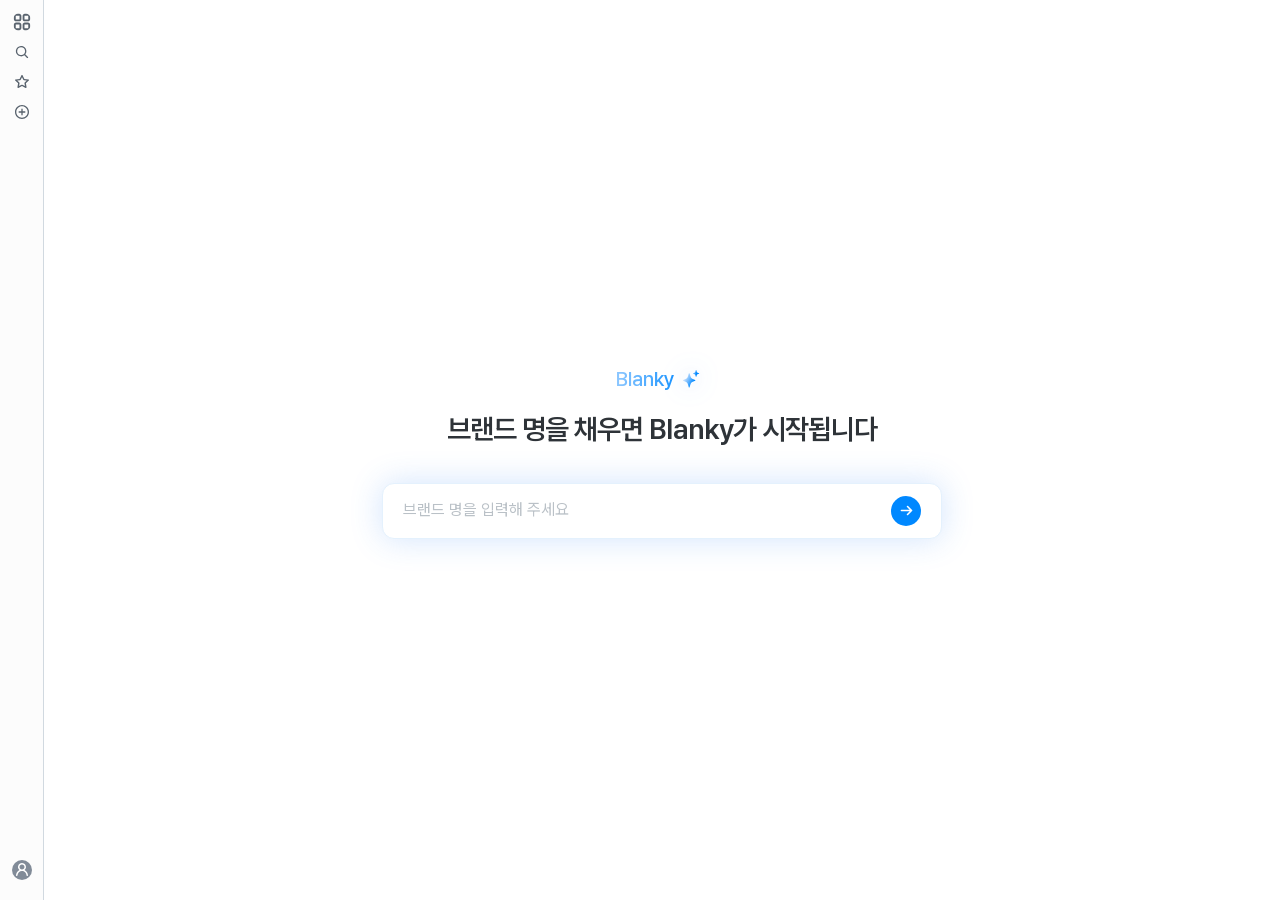
==== commit f105e9fe: "feat: improve landing editor and review UX" ====
--- a/index.html
+++ b/index.html
@@ -8,14 +8,14 @@
     -->
     <script src="runtime-config.js?v=2"></script>
     <title>AI Landing Page Generator</title>
-    <link rel="stylesheet" href="styles.css" />
+    <link rel="stylesheet" href="styles.css?v=13" />
     <link rel="stylesheet" href="landing-editor.css" />
     <script src="brand-api.js?v=4" defer></script>
     <script src="campaign-api.js?v=2" defer></script>
     <script src="persona-api.js?v=2" defer></script>
     <script src="landing-api.js?v=2" defer></script>
     <script src="landing-editor.js?v=2" defer></script>
-    <script src="script.js?v=9" defer></script>
+    <script src="script.js?v=13" defer></script>
   </head>
   <body>
     <div class="app-shell">
--- a/styles.css
+++ b/styles.css
@@ -1372,6 +1372,16 @@
   gap: 4px;
 }
 
+.brand-review-section,
+.campaign-review-section {
+  gap: 14px !important;
+}
+
+.brand-review-area,
+.campaign-review-area {
+  gap: 40px;
+}
+
 .section-files,
 .inline-chips {
   display: flex;
@@ -1421,6 +1431,73 @@
   display: flex;
   flex-direction: column;
   gap: 4px;
+}
+
+.review-item__body {
+  display: flex;
+  flex-direction: column;
+  gap: 4px;
+}
+
+.review-item__body[hidden] {
+  display: none;
+}
+
+.review-item--collapsible {
+  overflow: hidden;
+  gap: 0;
+  border: 1px solid #e5e8eb;
+  border-radius: 8px;
+  background: #fff;
+}
+
+.review-item--collapsible .review-item__header {
+  min-height: 52px;
+  padding: 0 14px;
+  align-items: center;
+  background: #fff;
+}
+
+.review-item--collapsible .review-item__header:hover {
+  background: var(--surface);
+}
+
+.review-item--collapsible .review-item__body {
+  padding: 14px 16px 18px;
+  gap: 8px;
+  border-top: 1px solid #e5e8eb;
+}
+
+.review-item__toggle {
+  display: flex;
+  min-width: 0;
+  flex: 1;
+  align-items: center;
+  justify-content: flex-start;
+  gap: 8px;
+  color: var(--text);
+  text-align: left;
+}
+
+.review-item__toggle span {
+  font-size: 13px;
+  font-weight: 650;
+  line-height: 1.4;
+}
+
+.review-item__toggle .review-item__triangle {
+  width: 0;
+  height: 0;
+  flex: 0 0 auto;
+  border-top: 5px solid transparent;
+  border-bottom: 5px solid transparent;
+  border-left: 7px solid #59636e;
+  transform-origin: 3px 5px;
+  transition: transform 160ms ease;
+}
+
+.review-item--open .review-item__toggle .review-item__triangle {
+  transform: rotate(90deg);
 }
 
 .review-item__header {
@@ -1487,6 +1564,14 @@
   line-height: 1.3;
 }
 
+.brand-review-section .review-textarea,
+.campaign-review-section .review-textarea {
+  min-height: 160px;
+  padding: 16px;
+  line-height: 1.65;
+  white-space: pre-wrap;
+}
+
 .review-textarea--focused,
 .review-textarea:focus {
   border-color: var(--text);
--- a/landing-editor.css
+++ b/landing-editor.css
@@ -1,26 +1,41 @@
 body[data-screen="landing-editor"] {
-  overflow: hidden;
+  overflow-x: hidden;
+  overflow-y: auto;
   background: #f4f5f7;
 }
 
 body[data-screen="landing-editor"] .page {
+  height: calc(100vh + 166px);
+  min-height: 886px;
+}
+
+body[data-screen="landing-editor"] #app {
+  height: calc(100vh + 166px);
+  min-height: 886px;
+}
+
+.landing-editor {
+  --hero-height: 286px;
+  --progress-height: 20px;
+  --progress-opacity: 1;
+  --progress-offset: 0px;
+  --progress-top: 48px;
+  display: grid;
+  position: sticky;
+  top: 0;
   height: 100vh;
   min-height: 720px;
-}
-
-.landing-editor {
-  display: grid;
-  height: 100vh;
-  min-height: 720px;
-  grid-template-rows: 286px minmax(0, 1fr);
+  grid-template-rows: var(--hero-height) minmax(0, 1fr);
   background: #fff;
 }
 
 .landing-page-hero {
   display: flex;
+  position: relative;
   align-items: center;
   border-bottom: 1px solid #d1d9e0;
   background: #fff;
+  overflow: hidden;
 }
 
 .landing-page-hero .screen-content {
@@ -29,6 +44,40 @@
 
 .landing-page-hero .progress__track {
   height: 2px;
+}
+
+.landing-page-hero .page-header {
+  position: static;
+  gap: 0;
+}
+
+.landing-page-hero .progress {
+  position: absolute;
+  z-index: 1;
+  top: var(--progress-top);
+  right: 0;
+  left: 0;
+  width: min(100% - 48px, var(--content-width));
+  margin: 0 auto;
+  max-height: var(--progress-height);
+  opacity: var(--progress-opacity);
+  overflow: hidden;
+  transform: translateY(var(--progress-offset));
+  transform-origin: top;
+  transition: opacity 80ms linear;
+}
+
+.landing-page-hero .heading-block {
+  position: absolute;
+  z-index: 2;
+  top: 50%;
+  right: 0;
+  left: 0;
+  width: min(100% - 48px, var(--content-width));
+  margin: 0 auto;
+  opacity: 1;
+  visibility: visible;
+  transform: translateY(-50%);
 }
 
 .landing-page-hero .heading-block h1 {
@@ -314,18 +363,147 @@
   background: #f7fbff;
 }
 
+.landing-library-item[draggable="true"] {
+  cursor: grab;
+}
+
+.landing-library-item[draggable="true"]:active {
+  cursor: grabbing;
+}
+
 .landing-library-item__preview {
-  display: grid;
+  display: flex;
   width: 100%;
-  height: 36px;
-  place-items: center;
+  height: 64px;
+  padding: 7px;
+  align-items: stretch;
+  gap: 5px;
+  overflow: hidden;
   border: 0;
   border-radius: 5px;
-  background: linear-gradient(#e9edf1 0 0) 12px 10px / 26px 4px no-repeat,
-    linear-gradient(#0088ff 0 0) 12px 24px / 12px 5px no-repeat,
-    #f2f4f6;
-  color: transparent;
-  font-size: 10px;
+  background: #f2f4f6;
+}
+
+.landing-preview-shape,
+.landing-preview-copy,
+.landing-preview-heading,
+.landing-preview-cards,
+.landing-preview-bento {
+  display: flex;
+  min-width: 0;
+}
+
+.landing-preview-shape--media {
+  flex: 1.2;
+  border-radius: 3px;
+  background: #d8dee5;
+}
+
+.landing-preview-copy {
+  flex: 1;
+  padding: 6px 4px;
+  flex-direction: column;
+  justify-content: center;
+  gap: 4px;
+}
+
+.landing-preview-copy i,
+.landing-preview-heading i {
+  display: block;
+  width: 88%;
+  height: 4px;
+  border-radius: 4px;
+  background: #c6cdd5;
+}
+
+.landing-preview-copy i:nth-child(2) {
+  width: 68%;
+  height: 3px;
+  background: #d8dee5;
+}
+
+.landing-preview-copy i:nth-child(3) {
+  width: 78%;
+  height: 3px;
+  background: #d8dee5;
+}
+
+.landing-preview-copy b,
+.landing-preview-button,
+.landing-preview-heading b {
+  display: block;
+  width: 24px;
+  height: 7px;
+  margin-top: 3px;
+  border-radius: 5px;
+  background: #0088ff;
+}
+
+.landing-preview-copy--wide {
+  padding: 10px 8px;
+}
+
+.landing-library-item__preview--carousel {
+  flex-direction: column;
+  gap: 5px;
+}
+
+.landing-preview-heading {
+  height: 9px;
+  align-items: center;
+  justify-content: space-between;
+}
+
+.landing-preview-heading i {
+  width: 32%;
+}
+
+.landing-preview-heading b {
+  width: 13px;
+  height: 6px;
+  margin: 0;
+}
+
+.landing-preview-cards {
+  flex: 1;
+  gap: 4px;
+}
+
+.landing-preview-cards i {
+  flex: 1;
+  border-radius: 3px;
+  background: linear-gradient(#d8dee5 0 0) 0 0 / 100% 70% no-repeat,
+    linear-gradient(#c6cdd5 0 0) 2px 85% / 65% 3px no-repeat;
+}
+
+.landing-preview-bento {
+  width: 100%;
+  display: grid;
+  grid-template: repeat(2, 1fr) / 1.35fr 1fr;
+  gap: 4px;
+}
+
+.landing-preview-bento i {
+  border-radius: 3px;
+  background: #d8dee5;
+}
+
+.landing-preview-bento i:first-child {
+  grid-row: 1 / 3;
+  background: #c6cdd5;
+}
+
+.landing-library-item__preview--cta {
+  align-items: center;
+}
+
+.landing-library-item__preview--cta .landing-preview-copy {
+  padding-left: 6px;
+}
+
+.landing-library-item__preview--cta .landing-preview-button {
+  flex: 0 0 30px;
+  margin: 0 5px 0 0;
 }
 
 .landing-library-item strong {
@@ -390,11 +568,21 @@
   background: #fff;
 }
 
+.landing-canvas [data-component-category]:not(header) {
+  width: auto !important;
+  margin-inline: 46px !important;
+}
+
 .landing-component {
   position: relative;
   min-height: 48px;
   outline: 2px solid transparent;
   outline-offset: -2px;
+}
+
+.landing-component + .landing-drop-zone:not(:last-child) {
+  height: 64px;
+  margin: 0;
 }
 
 .landing-fixed-header {
@@ -504,6 +692,15 @@
   display: flex;
 }
 
+.landing-drag-active .landing-component__frame {
+  pointer-events: none;
+}
+
+.landing-drag-active .landing-drop-zone {
+  height: 28px;
+  margin: -14px 0;
+}
+
 .landing-canvas > .landing-drop-zone:first-child:last-child {
   height: 120px;
 }
@@ -993,7 +1190,7 @@
 .landing-preview__stage {
   position: relative;
   width: calc(1440px * var(--landing-zoom));
-  height: calc((100vh - 160px) * var(--landing-zoom));
+  height: calc(100vh - 108px);
   margin: 0 auto;
 }
 
@@ -1003,8 +1200,8 @@
   left: 50%;
   display: block;
   width: 1440px;
-  height: calc(100vh - 160px);
-  transform: translateX(-50%) scale(var(--landing-zoom));
+  height: calc(100vh - 108px);
+  transform: translateX(-50%) scaleX(var(--landing-zoom)) scaleY(1);
   transform-origin: top center;
   margin: 0 auto;
   border: 0;
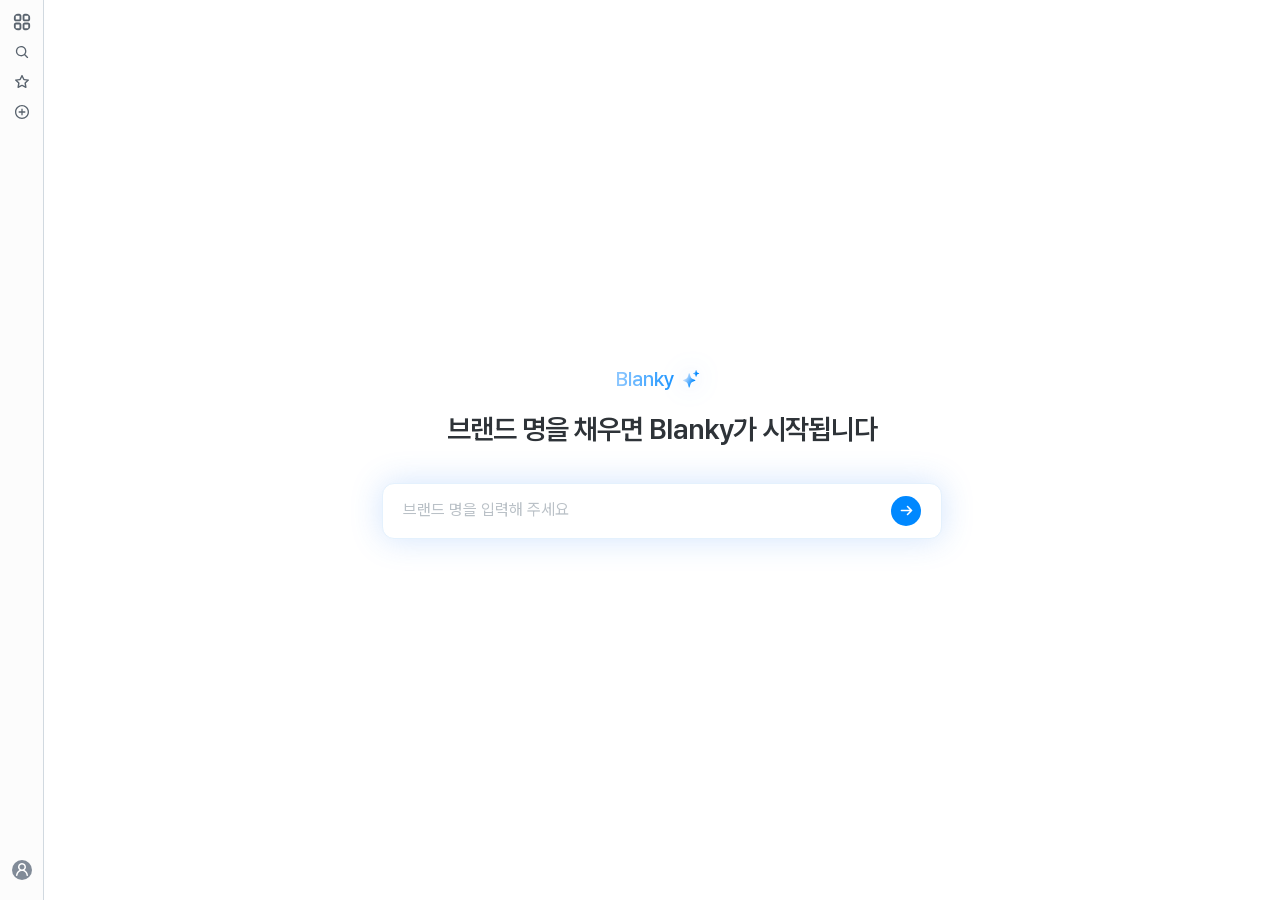
==== commit 6215f74d: "fix: 랜딩 페이지 사진 더 많이 보이게" ====
--- a/index.html
+++ b/index.html
@@ -9,12 +9,12 @@
     <script src="runtime-config.js?v=2"></script>
     <title>AI Landing Page Generator</title>
     <link rel="stylesheet" href="styles.css?v=13" />
-    <link rel="stylesheet" href="landing-editor.css" />
+    <link rel="stylesheet" href="landing-editor.css?v=3" />
     <script src="brand-api.js?v=4" defer></script>
     <script src="campaign-api.js?v=2" defer></script>
     <script src="persona-api.js?v=2" defer></script>
     <script src="landing-api.js?v=2" defer></script>
-    <script src="landing-editor.js?v=2" defer></script>
+    <script src="landing-editor.js?v=3" defer></script>
     <script src="script.js?v=13" defer></script>
   </head>
   <body>
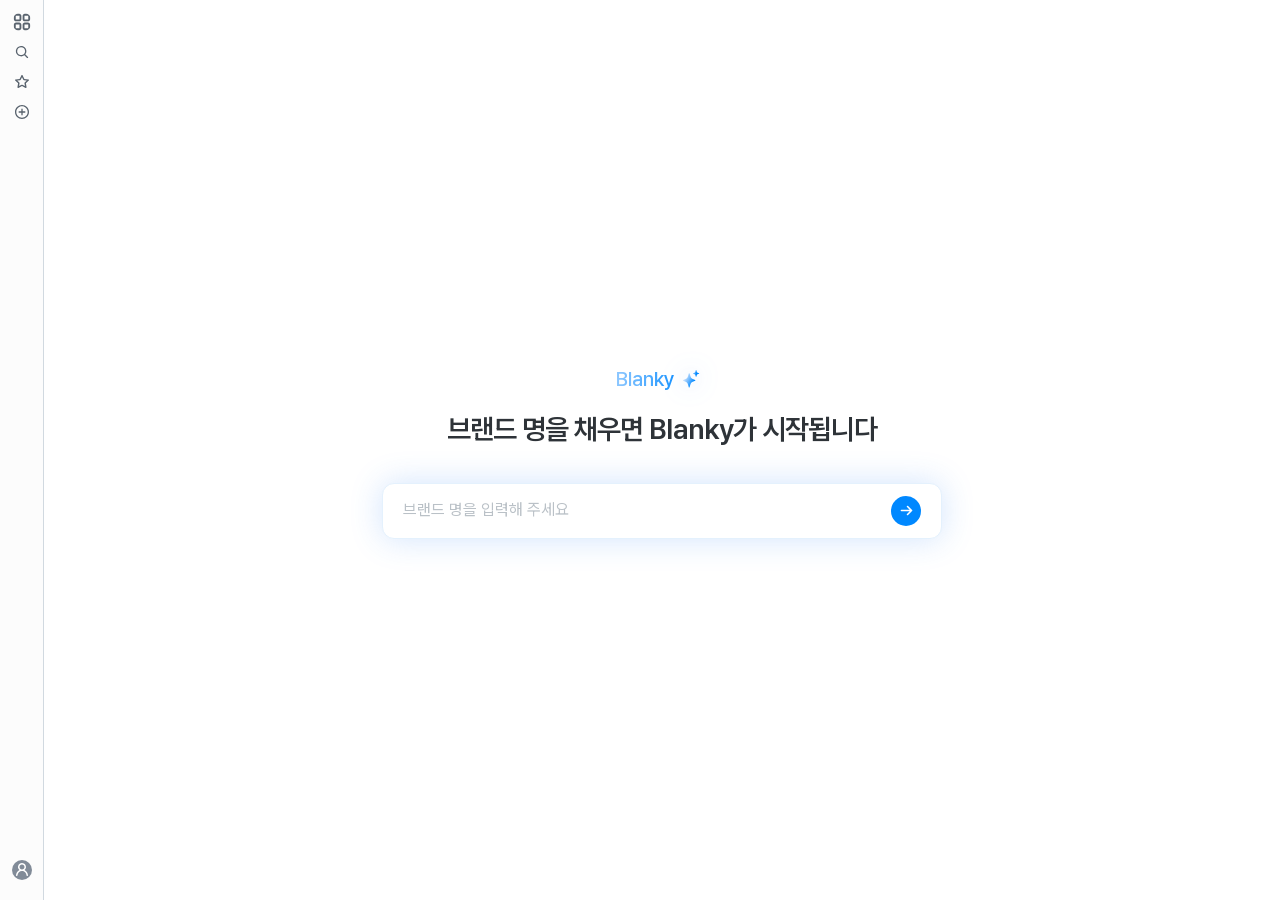
==== commit 2dfe9c14: "fix: 랜딩 페이지 미리보기 수정" ====
--- a/index.html
+++ b/index.html
@@ -9,12 +9,12 @@
     <script src="runtime-config.js?v=2"></script>
     <title>AI Landing Page Generator</title>
     <link rel="stylesheet" href="styles.css?v=13" />
-    <link rel="stylesheet" href="landing-editor.css?v=3" />
+    <link rel="stylesheet" href="landing-editor.css?v=6" />
     <script src="brand-api.js?v=4" defer></script>
     <script src="campaign-api.js?v=2" defer></script>
     <script src="persona-api.js?v=2" defer></script>
     <script src="landing-api.js?v=2" defer></script>
-    <script src="landing-editor.js?v=3" defer></script>
+    <script src="landing-editor.js?v=8" defer></script>
     <script src="script.js?v=13" defer></script>
   </head>
   <body>
--- a/landing-editor.css
+++ b/landing-editor.css
@@ -527,13 +527,59 @@
   display: flex;
   width: min(100%, var(--content-width));
   align-items: center;
-  justify-content: space-between;
-  gap: 16px;
   margin: 0 auto;
 }
 
-.landing-center__tools .landing-editor__actions {
-  display: none;
+.landing-center__tools .landing-editor__tabs {
+  width: 100%;
+}
+
+.landing-export-actions {
+  position: fixed;
+  z-index: 60;
+  right: 20px;
+  bottom: 20px;
+  display: flex;
+  align-items: center;
+  gap: 8px;
+}
+
+.landing-export-action {
+  display: flex;
+  min-height: 38px;
+  align-items: center;
+  gap: 7px;
+  padding: 8px 14px;
+  border: 1px solid #d1d9e0;
+  border-radius: 8px;
+  background: rgba(255, 255, 255, 0.96);
+  color: #4e5968;
+  box-shadow: 0 4px 16px rgba(31, 35, 40, 0.08);
+  font-size: 14px;
+  font-weight: 700;
+  line-height: 1.3;
+}
+
+.landing-export-action:hover {
+  border-color: #0088ff;
+  color: #0088ff;
+}
+
+.landing-export-action--primary {
+  border-color: #0088ff;
+  background: #0088ff;
+  color: #fff;
+}
+
+.landing-export-action--primary:hover {
+  border-color: #0077e6;
+  background: #0077e6;
+  color: #fff;
+}
+
+.landing-export-action__icon {
+  font-size: 16px;
+  font-weight: 800;
 }
 
 .landing-canvas-wrap {
@@ -998,6 +1044,15 @@
   object-fit: cover;
 }
 
+.landing-current-image__empty {
+  display: grid;
+  min-height: 180px;
+  place-items: center;
+  color: #818b98;
+  font-size: 12px;
+  font-weight: 600;
+}
+
 .landing-inspector__actions {
   display: flex;
   justify-content: flex-end;
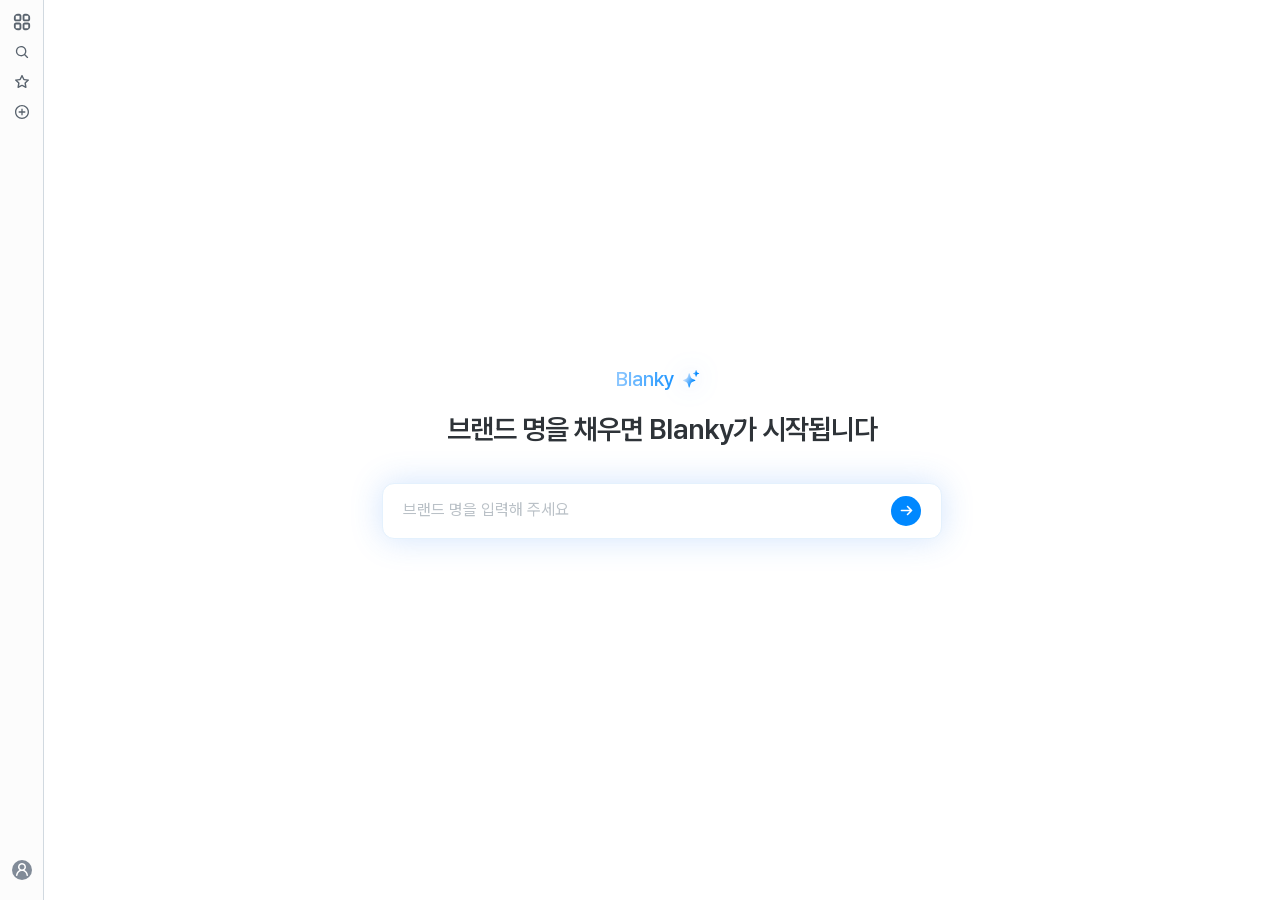
==== commit 02f22b92: "fix: 웹 header 변경 gap 변경" ====
--- a/index.html
+++ b/index.html
@@ -9,12 +9,12 @@
     <script src="runtime-config.js?v=2"></script>
     <title>AI Landing Page Generator</title>
     <link rel="stylesheet" href="styles.css?v=13" />
-    <link rel="stylesheet" href="landing-editor.css?v=6" />
+    <link rel="stylesheet" href="landing-editor.css?v=9" />
     <script src="brand-api.js?v=4" defer></script>
     <script src="campaign-api.js?v=2" defer></script>
     <script src="persona-api.js?v=2" defer></script>
     <script src="landing-api.js?v=2" defer></script>
-    <script src="landing-editor.js?v=8" defer></script>
+    <script src="landing-editor.js?v=14" defer></script>
     <script src="script.js?v=13" defer></script>
   </head>
   <body>
--- a/landing-editor.css
+++ b/landing-editor.css
@@ -85,12 +85,6 @@
   line-height: 1.25;
 }
 
-.landing-editor__actions {
-  display: flex;
-  align-items: center;
-  gap: 6px;
-}
-
 .landing-zoom {
   display: flex;
   height: 30px;
@@ -127,36 +121,6 @@
 .landing-zoom button:last-child {
   min-width: 46px;
   border-right: 0;
-}
-
-.landing-editor__actions {
-  justify-content: flex-end;
-}
-
-.landing-device-toggle {
-  display: flex;
-  padding: 2px;
-  border-radius: 8px;
-  background: #f2f4f6;
-}
-
-.landing-device-toggle button {
-  padding: 5px 10px;
-  border-radius: 6px;
-  color: #818b98;
-  font-size: 12px;
-  font-weight: 700;
-}
-
-.landing-device-toggle button.is-active {
-  background: #fff;
-  color: #1f2328;
-  box-shadow: 0 1px 2px rgba(31, 35, 40, 0.08);
-}
-
-.landing-editor__actions .landing-button:disabled {
-  opacity: 0.6;
-  cursor: wait;
 }
 
 .landing-save-status {
@@ -248,11 +212,22 @@
   font-weight: 800;
 }
 
-.landing-intent p {
+.landing-intent li {
   margin: 0;
   color: #4e5968;
   font-size: 10px;
   line-height: 1.45;
+  word-break: keep-all;
+  overflow-wrap: break-word;
+}
+
+.landing-intent__content {
+  display: grid;
+  min-width: 0;
+  width: 100%;
+  margin: 0;
+  padding-left: 16px;
+  gap: 2px;
 }
 
 .landing-editor__workspace {
@@ -527,11 +502,13 @@
   display: flex;
   width: min(100%, var(--content-width));
   align-items: center;
+  gap: 12px;
   margin: 0 auto;
 }
 
 .landing-center__tools .landing-editor__tabs {
-  width: 100%;
+  min-width: 0;
+  flex: 1;
 }
 
 .landing-export-actions {
@@ -588,14 +565,15 @@
   min-width: 0;
   justify-content: center;
   align-content: start;
-  overflow: auto;
+  overflow-x: hidden;
+  overflow-y: auto;
   padding: 0 22px 90px;
   background: #f2f4f6;
 }
 
 .landing-canvas-stage {
   position: relative;
-  width: calc(1080px * var(--landing-zoom));
+  width: calc(var(--landing-canvas-width) * var(--landing-zoom));
   min-height: calc((100vh - 180px) * var(--landing-zoom));
   margin: 0 auto;
 }
@@ -604,7 +582,7 @@
   position: absolute;
   top: 0;
   left: 50%;
-  width: 1080px;
+  width: var(--landing-canvas-width);
   min-height: calc(100vh - 180px);
   transform: translateX(-50%) scale(var(--landing-zoom));
   transform-origin: top center;
@@ -614,7 +592,7 @@
   background: #fff;
 }
 
-.landing-canvas [data-component-category]:not(header) {
+.landing-canvas [data-component-category]:not([data-component-category="header"]) {
   width: auto !important;
   margin-inline: 46px !important;
 }
@@ -1245,7 +1223,7 @@
 .landing-preview__stage {
   position: relative;
   width: calc(1440px * var(--landing-zoom));
-  height: calc(100vh - 108px);
+  height: calc((100vh - 108px) * var(--landing-zoom));
   margin: 0 auto;
 }
 
@@ -1256,7 +1234,7 @@
   display: block;
   width: 1440px;
   height: calc(100vh - 108px);
-  transform: translateX(-50%) scaleX(var(--landing-zoom)) scaleY(1);
+  transform: translateX(-50%) scale(var(--landing-zoom));
   transform-origin: top center;
   margin: 0 auto;
   border: 0;
@@ -1280,7 +1258,4 @@
     width: 200px;
   }
 
-  .landing-editor__actions {
-    gap: 5px;
-  }
-}
+}
